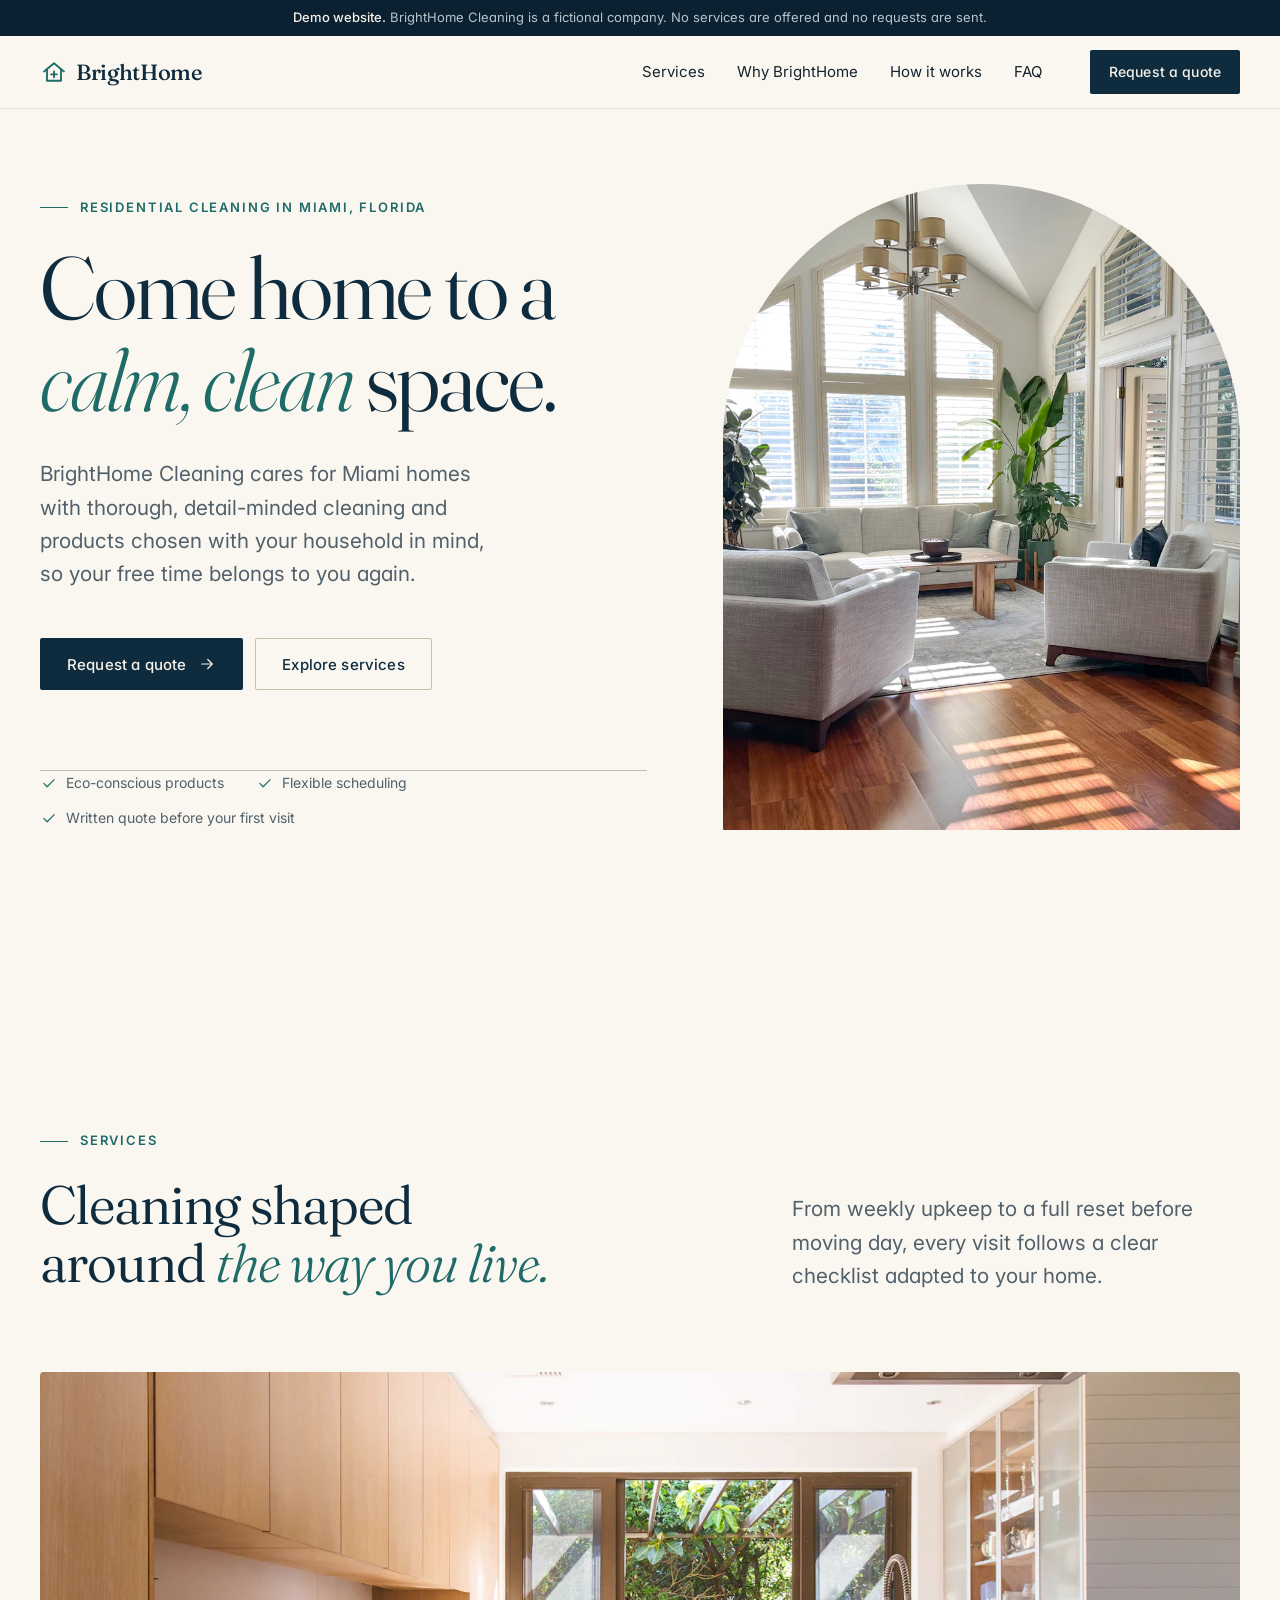
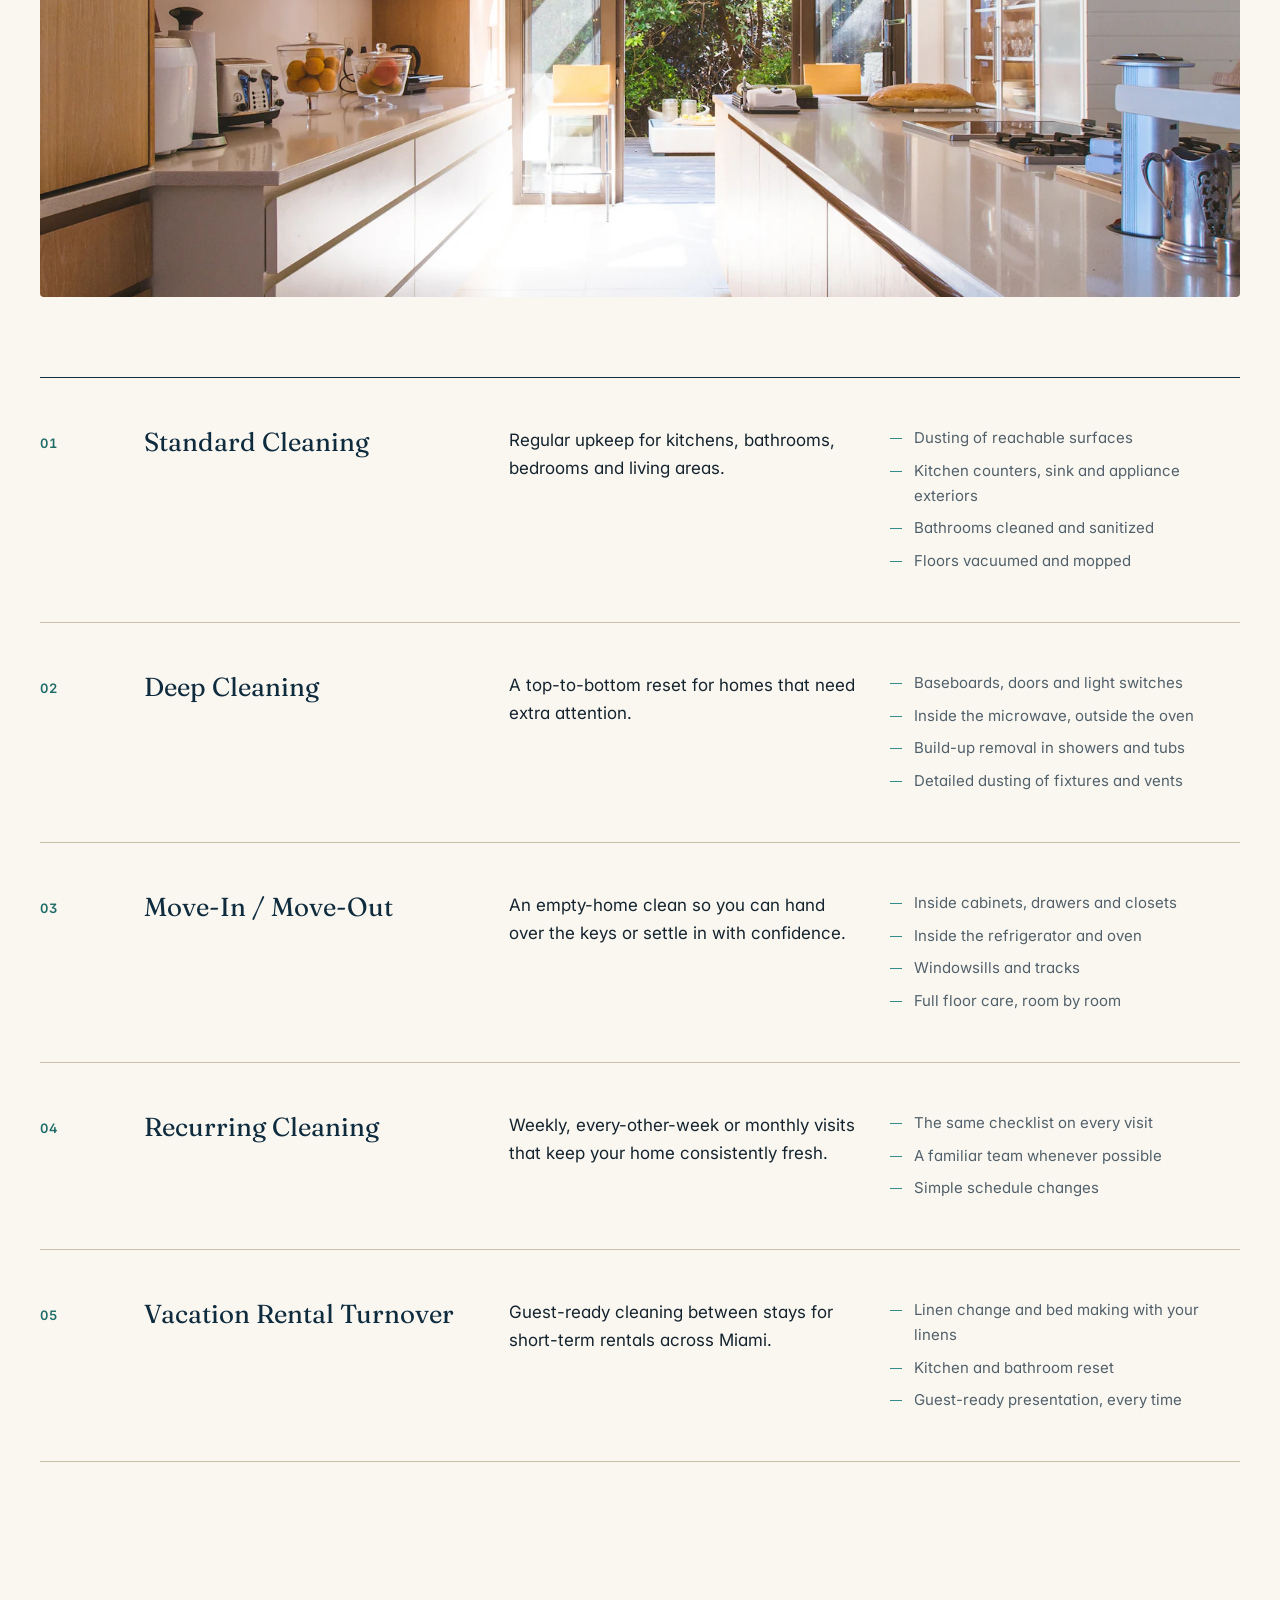
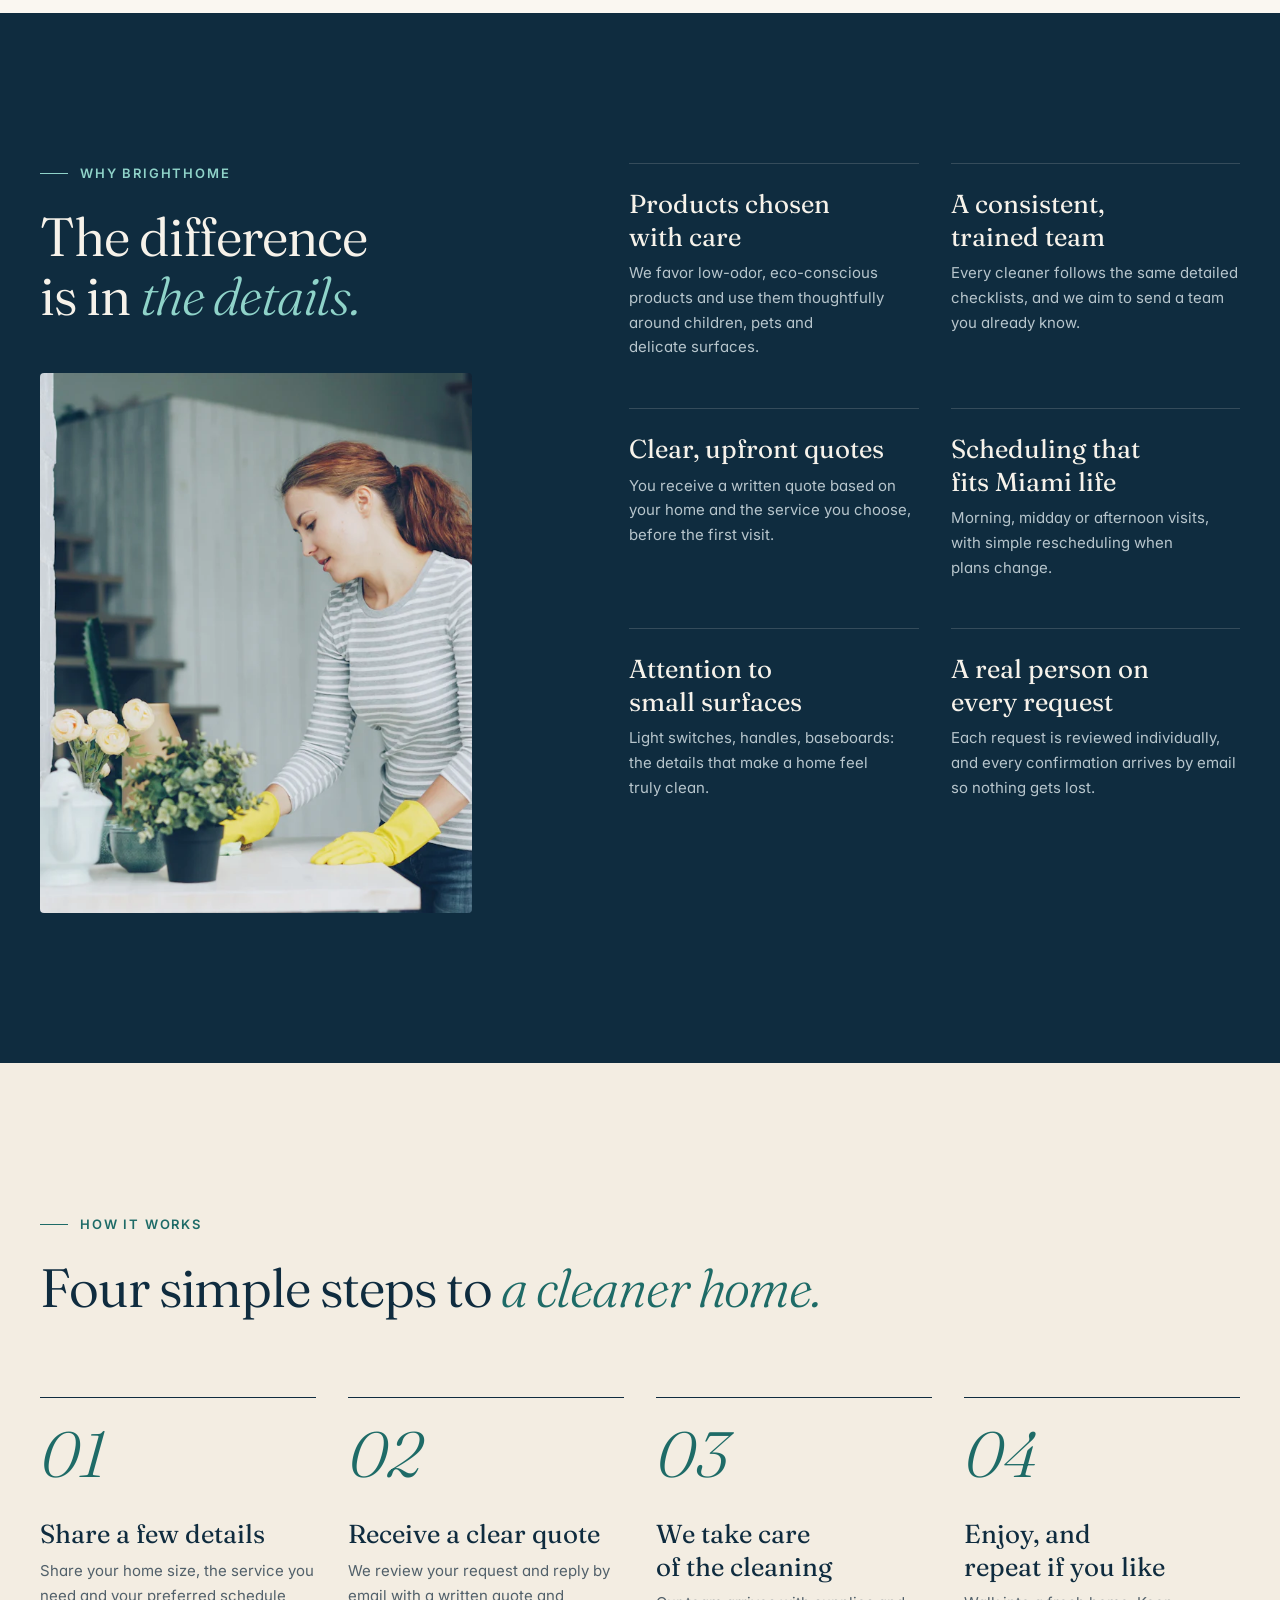
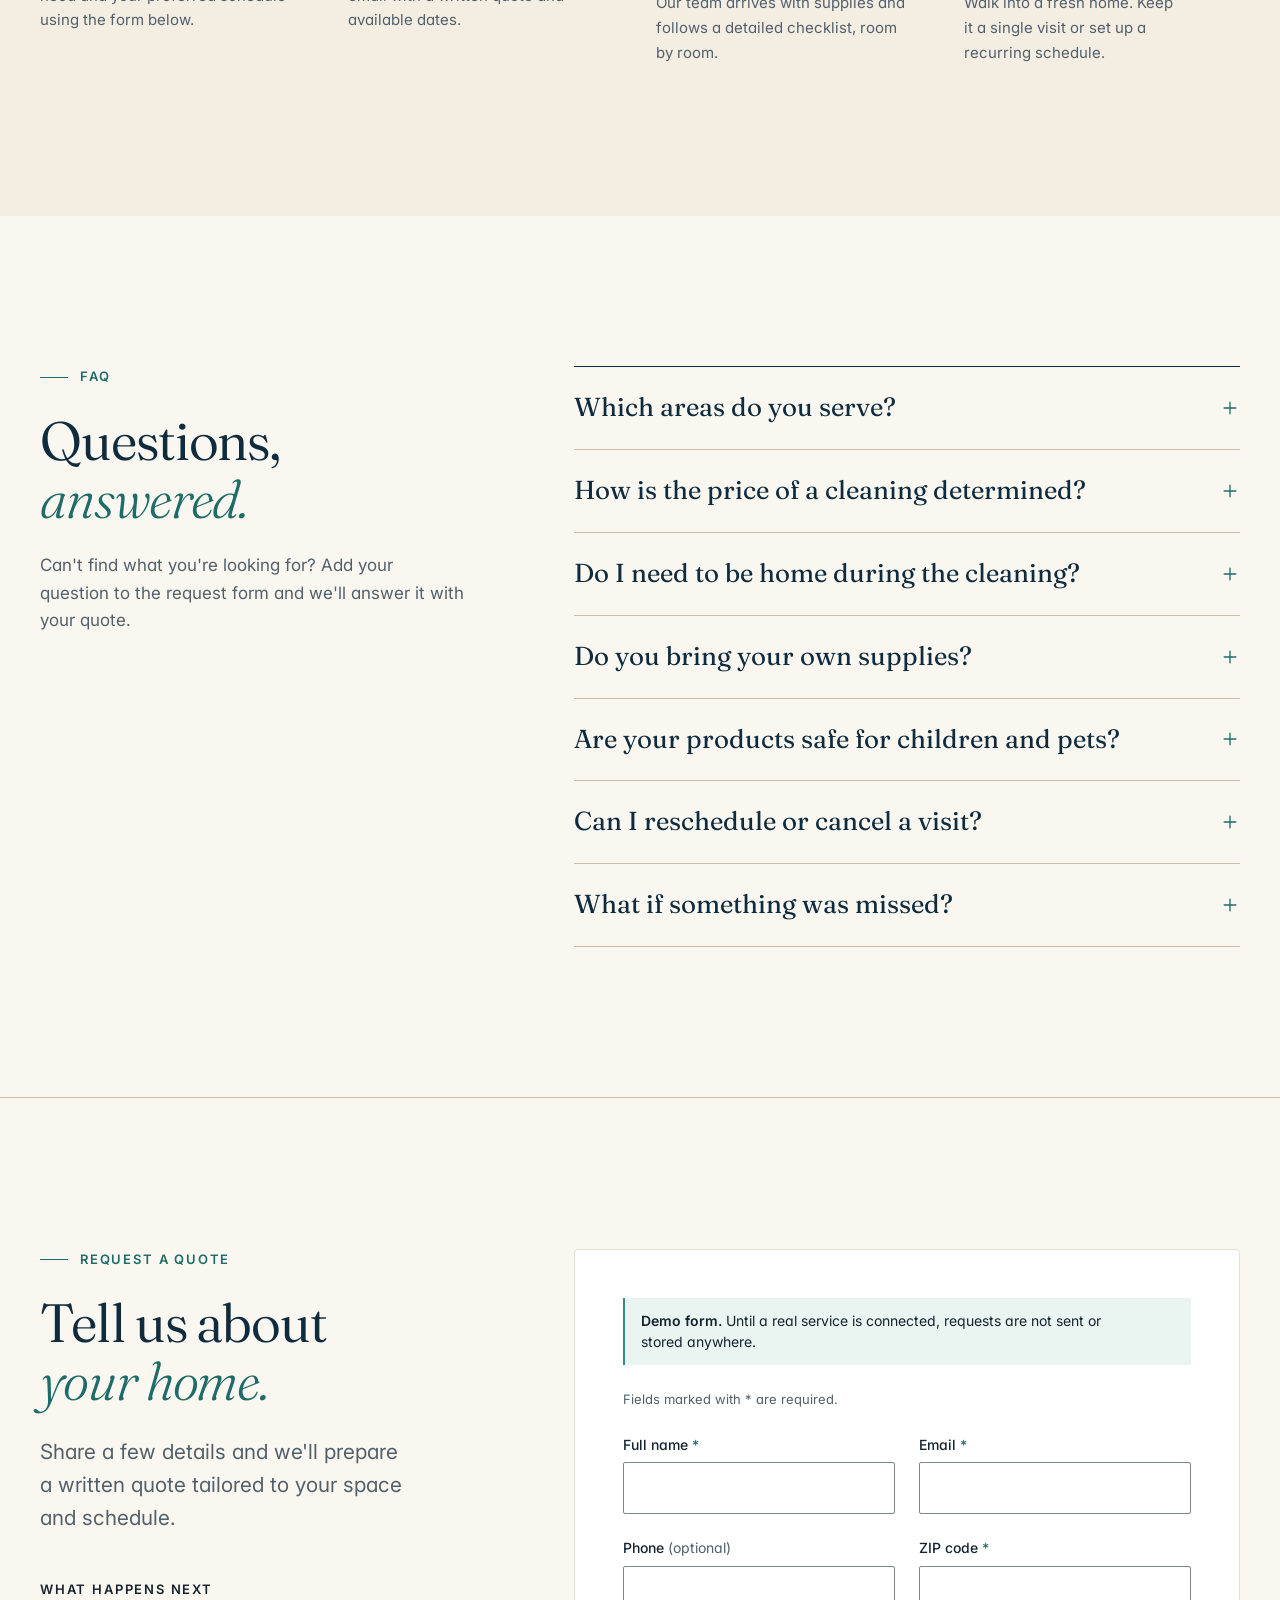
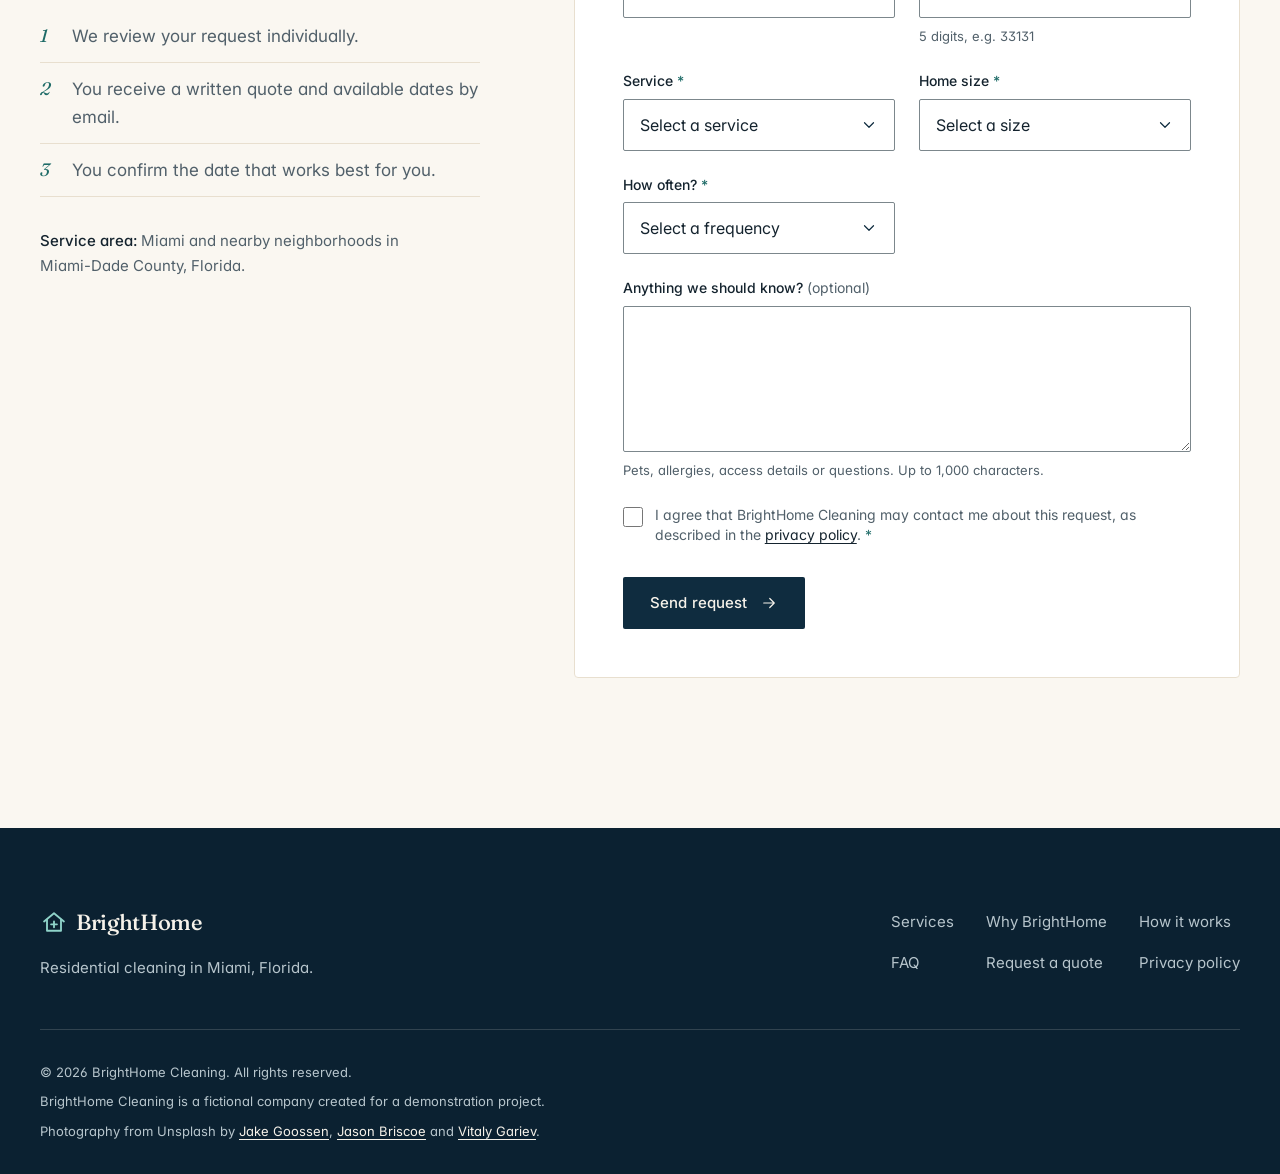
==== index.html @ cdab314b "Initial BrightHome website design" ====
<!DOCTYPE html>
<html lang="en-US" class="no-js">
<head>
  <meta charset="UTF-8">
  <meta name="viewport" content="width=device-width, initial-scale=1">

  <!-- Swap "no-js" for "js" as early as possible so CSS can safely enable
       JavaScript-dependent styles (animations, mobile menu). -->
  <script>document.documentElement.classList.replace('no-js', 'js');</script>

  <!-- ===== Primary SEO ===== -->
  <title>BrightHome Cleaning | Residential Cleaning Services in Miami, FL</title>
  <meta name="description" content="Thorough, detail-minded home cleaning in Miami, Florida. Standard, deep, move-in/move-out, recurring and vacation rental cleaning. Request a written quote online.">
  <!-- example.com is a reserved placeholder domain. Replace it with the real domain before launch. -->
  <link rel="canonical" href="https://www.example.com/">
  <!-- Demo site of a fictional company: keep it out of search results.
       Switch to "index, follow" only if this becomes a real business website. -->
  <meta name="robots" content="noindex, nofollow">
  <meta name="theme-color" content="#0F2C3F">

  <!-- ===== Open Graph (Facebook, LinkedIn, WhatsApp…) ===== -->
  <meta property="og:type" content="website">
  <meta property="og:site_name" content="BrightHome Cleaning">
  <meta property="og:locale" content="en_US">
  <meta property="og:title" content="BrightHome Cleaning | Residential Cleaning in Miami, FL">
  <meta property="og:description" content="Detail-minded home cleaning for Miami homes. Request a written quote online.">
  <meta property="og:url" content="https://www.example.com/">
  <!-- Open Graph images use JPG: WebP is not reliably supported by every social platform. -->
  <meta property="og:image" content="https://www.example.com/assets/images/og-image.jpg">
  <meta property="og:image:width" content="1200">
  <meta property="og:image:height" content="630">
  <meta property="og:image:alt" content="A sunlit living room with light linen sofas, white shutters and tall plants.">

  <!-- ===== Twitter / X card ===== -->
  <meta name="twitter:card" content="summary_large_image">
  <meta name="twitter:title" content="BrightHome Cleaning | Residential Cleaning in Miami, FL">
  <meta name="twitter:description" content="Detail-minded home cleaning for Miami homes. Request a written quote online.">
  <meta name="twitter:image" content="https://www.example.com/assets/images/og-image.jpg">

  <!-- ===== Icons & app manifest ===== -->
  <link rel="icon" href="assets/favicon/favicon.svg" type="image/svg+xml">
  <link rel="apple-touch-icon" href="assets/favicon/apple-touch-icon.png">
  <link rel="manifest" href="site.webmanifest">

  <!-- ===== Fonts: Fraunces (headings) + Inter (body) ===== -->
  <link rel="preconnect" href="https://fonts.googleapis.com">
  <link rel="preconnect" href="https://fonts.gstatic.com" crossorigin>
  <link rel="stylesheet" href="https://fonts.googleapis.com/css2?family=Fraunces:ital,opsz,wght@0,9..144,300..600;1,9..144,300..600&family=Inter:wght@400..600&display=swap">

  <!-- ===== Preload the hero image (Largest Contentful Paint) ===== -->
  <link rel="preload" as="image" type="image/webp"
        href="assets/images/hero-living-room-1200.webp"
        imagesrcset="assets/images/hero-living-room-800.webp 800w, assets/images/hero-living-room-1200.webp 1200w"
        imagesizes="(min-width: 64em) 46vw, 100vw">

  <!-- ===== Styles (general → specific) ===== -->
  <link rel="stylesheet" href="css/variables.css">
  <link rel="stylesheet" href="css/base.css">
  <link rel="stylesheet" href="css/components.css">
  <link rel="stylesheet" href="css/sections.css">

  <!-- ===== Scripts: "defer" runs them after the HTML is parsed, in this order ===== -->
  <script src="js/form-validation.js" defer></script>
  <script src="js/form-service.js" defer></script>
  <script src="js/form.js" defer></script>
  <script src="js/animations.js" defer></script>
  <script src="js/main.js" defer></script>

  <!-- ===== Structured data (Schema.org) =====
       This describes the WEBSITE, not a business: BrightHome Cleaning is
       fictional, so no LocalBusiness data is published as if it were real.
       Replace it with a LocalBusiness block only for a real, verified business. -->
  <script type="application/ld+json">
  {
    "@context": "https://schema.org",
    "@type": "WebSite",
    "name": "BrightHome Cleaning (demo website)",
    "url": "https://www.example.com/",
    "inLanguage": "en-US",
    "description": "Demonstration website for BrightHome Cleaning, a fictional residential cleaning company. It is not a real business and offers no services."
  }
  </script>
</head>

<body>
  <!-- Inline SVG icon sprite. It lives inside the HTML (not in a separate file)
       because browsers block external SVG references when the page is opened
       directly from disk (file://). -->
  <svg xmlns="http://www.w3.org/2000/svg" class="visually-hidden" aria-hidden="true" focusable="false">
    <symbol id="icon-logo" viewBox="0 0 24 24">
      <path d="M3.5 11.5 12 4.5l8.5 7" fill="none" stroke="currentColor" stroke-width="1.6" stroke-linecap="round" stroke-linejoin="round"/>
      <path d="M6 10v9.5h12V10" fill="none" stroke="currentColor" stroke-width="1.6" stroke-linecap="round" stroke-linejoin="round"/>
      <path d="M12 11.5v5M9.5 14h5" fill="none" stroke="currentColor" stroke-width="1.6" stroke-linecap="round"/>
    </symbol>
    <symbol id="icon-arrow" viewBox="0 0 24 24">
      <path d="M5 12h14M13 6l6 6-6 6" fill="none" stroke="currentColor" stroke-width="1.6" stroke-linecap="round" stroke-linejoin="round"/>
    </symbol>
    <symbol id="icon-check" viewBox="0 0 24 24">
      <path d="m5 12.5 4.5 4.5L19 7.5" fill="none" stroke="currentColor" stroke-width="1.6" stroke-linecap="round" stroke-linejoin="round"/>
    </symbol>
    <symbol id="icon-plus" viewBox="0 0 24 24">
      <path d="M12 5v14M5 12h14" fill="none" stroke="currentColor" stroke-width="1.6" stroke-linecap="round"/>
    </symbol>
    <symbol id="icon-menu" viewBox="0 0 24 24">
      <path d="M4 8h16M4 16h16" fill="none" stroke="currentColor" stroke-width="1.6" stroke-linecap="round"/>
    </symbol>
    <symbol id="icon-close" viewBox="0 0 24 24">
      <path d="M6 6l12 12M18 6 6 18" fill="none" stroke="currentColor" stroke-width="1.6" stroke-linecap="round"/>
    </symbol>
  </svg>

  <!-- Lets keyboard and screen-reader users jump past the navigation. -->
  <a class="skip-link" href="#main">Skip to main content</a>

  <!-- Makes it clear from the first second that this is a demo. -->
  <div class="demo-banner" role="note">
    <p class="container demo-banner__text">
      <strong>Demo website.</strong> BrightHome Cleaning is a fictional company.
      No services are offered and no requests are sent.
    </p>
  </div>

  <!-- ================================================================
       HEADER & NAVIGATION
       ================================================================ -->
  <header class="site-header" id="top">
    <div class="container site-header__inner">
      <a class="brand" href="#top" aria-label="BrightHome Cleaning, back to top">
        <svg class="brand__mark" aria-hidden="true" focusable="false"><use href="#icon-logo"></use></svg>
        <span class="brand__name">BrightHome</span>
      </a>

      <button class="nav-toggle" type="button"
              aria-expanded="false" aria-controls="site-nav">
        <svg class="nav-toggle__icon nav-toggle__icon--open" aria-hidden="true" focusable="false"><use href="#icon-menu"></use></svg>
        <svg class="nav-toggle__icon nav-toggle__icon--close" aria-hidden="true" focusable="false"><use href="#icon-close"></use></svg>
        <span class="visually-hidden">Menu</span>
      </button>

      <nav class="site-nav" id="site-nav" aria-label="Main">
        <ul class="site-nav__list">
          <li><a class="site-nav__link" href="#services">Services</a></li>
          <li><a class="site-nav__link" href="#why-brighthome">Why BrightHome</a></li>
          <li><a class="site-nav__link" href="#how-it-works">How it works</a></li>
          <li><a class="site-nav__link" href="#faq">FAQ</a></li>
        </ul>
        <a class="button button--primary button--small site-nav__cta" href="#contact">Request a quote</a>
      </nav>
    </div>
  </header>

  <main id="main">

    <!-- ================================================================
         1. HERO
         ================================================================ -->
    <section class="hero" aria-labelledby="hero-title">
      <div class="container hero__inner">
        <div class="hero__content">
          <p class="eyebrow">Residential cleaning in Miami, Florida</p>
          <h1 class="hero__title" id="hero-title">
            Come home to a <em>calm, clean</em> space.
          </h1>
          <p class="hero__lead">
            BrightHome Cleaning cares for Miami homes with thorough, detail-minded
            cleaning and products chosen with your household in mind, so your
            free time belongs to you again.
          </p>

          <div class="hero__actions">
            <a class="button button--primary" href="#contact">
              Request a quote
              <svg class="button__icon" aria-hidden="true" focusable="false"><use href="#icon-arrow"></use></svg>
            </a>
            <a class="button button--ghost" href="#services">Explore services</a>
          </div>

          <ul class="hero__notes" role="list">
            <li>
              <svg class="icon" aria-hidden="true" focusable="false"><use href="#icon-check"></use></svg>
              Eco-conscious products
            </li>
            <li>
              <svg class="icon" aria-hidden="true" focusable="false"><use href="#icon-check"></use></svg>
              Flexible scheduling
            </li>
            <li>
              <svg class="icon" aria-hidden="true" focusable="false"><use href="#icon-check"></use></svg>
              Written quote before your first visit
            </li>
          </ul>
        </div>

        <figure class="hero__media">
          <!-- Above the fold: loaded eagerly with high priority (no lazy loading). -->
          <img class="hero__image"
               src="assets/images/hero-living-room-1200.webp"
               srcset="assets/images/hero-living-room-800.webp 800w,
                       assets/images/hero-living-room-1200.webp 1200w"
               sizes="(min-width: 64em) 46vw, 100vw"
               width="1200" height="1500"
               alt="A sunlit living room with light linen sofas, white plantation shutters and tall tropical plants."
               fetchpriority="high" decoding="async">
        </figure>
      </div>
    </section>

    <!-- ================================================================
         2. SERVICES
         ================================================================ -->
    <section class="section services" id="services" aria-labelledby="services-title">
      <div class="container">
        <header class="section-header services__header">
          <div>
            <p class="eyebrow">Services</p>
            <h2 class="section-title" id="services-title">
              Cleaning shaped around <em>the way you live.</em>
            </h2>
          </div>
          <p class="section-intro">
            From weekly upkeep to a full reset before moving day, every visit
            follows a clear checklist adapted to your home.
          </p>
        </header>

        <figure class="services__media">
          <img src="assets/images/services-kitchen-1600.webp"
               srcset="assets/images/services-kitchen-800.webp 800w,
                       assets/images/services-kitchen-1600.webp 1600w"
               sizes="(min-width: 80em) 1216px, 100vw"
               width="1600" height="1000"
               alt="A bright kitchen with natural wood cabinets, white countertops and glass doors opening onto a garden."
               loading="lazy" decoding="async">
        </figure>

        <ul class="services__list" role="list">
          <li>
            <article class="service-card">
              <h3 class="service-card__title">Standard Cleaning</h3>
              <p class="service-card__text">
                Regular upkeep for kitchens, bathrooms, bedrooms and living areas.
              </p>
              <ul class="checklist" role="list">
                <li>Dusting of reachable surfaces</li>
                <li>Kitchen counters, sink and appliance exteriors</li>
                <li>Bathrooms cleaned and sanitized</li>
                <li>Floors vacuumed and mopped</li>
              </ul>
            </article>
          </li>

          <li>
            <article class="service-card">
              <h3 class="service-card__title">Deep Cleaning</h3>
              <p class="service-card__text">
                A top-to-bottom reset for homes that need extra attention.
              </p>
              <ul class="checklist" role="list">
                <li>Baseboards, doors and light switches</li>
                <li>Inside the microwave, outside the oven</li>
                <li>Build-up removal in showers and tubs</li>
                <li>Detailed dusting of fixtures and vents</li>
              </ul>
            </article>
          </li>

          <li>
            <article class="service-card">
              <h3 class="service-card__title">Move-In / Move-Out</h3>
              <p class="service-card__text">
                An empty-home clean so you can hand over the keys or settle in
                with confidence.
              </p>
              <ul class="checklist" role="list">
                <li>Inside cabinets, drawers and closets</li>
                <li>Inside the refrigerator and oven</li>
                <li>Windowsills and tracks</li>
                <li>Full floor care, room by room</li>
              </ul>
            </article>
          </li>

          <li>
            <article class="service-card">
              <h3 class="service-card__title">Recurring Cleaning</h3>
              <p class="service-card__text">
                Weekly, every-other-week or monthly visits that keep your home
                consistently fresh.
              </p>
              <ul class="checklist" role="list">
                <li>The same checklist on every visit</li>
                <li>A familiar team whenever possible</li>
                <li>Simple schedule changes</li>
              </ul>
            </article>
          </li>

          <li>
            <article class="service-card">
              <h3 class="service-card__title">Vacation Rental Turnover</h3>
              <p class="service-card__text">
                Guest-ready cleaning between stays for short-term rentals
                across Miami.
              </p>
              <ul class="checklist" role="list">
                <li>Linen change and bed making with your linens</li>
                <li>Kitchen and bathroom reset</li>
                <li>Guest-ready presentation, every time</li>
              </ul>
            </article>
          </li>
        </ul>
      </div>
    </section>

    <!-- ================================================================
         3. BENEFITS
         ================================================================ -->
    <section class="section benefits" id="why-brighthome" aria-labelledby="benefits-title">
      <div class="container benefits__inner">
        <div class="benefits__intro">
          <p class="eyebrow">Why BrightHome</p>
          <h2 class="section-title" id="benefits-title">
            The difference is in <em>the details.</em>
          </h2>
          <figure class="benefits__media">
            <img src="assets/images/benefits-detail-1200.webp"
                 srcset="assets/images/benefits-detail-600.webp 600w,
                         assets/images/benefits-detail-1200.webp 1200w"
                 sizes="(min-width: 64em) 36vw, 100vw"
                 width="1200" height="1500"
                 alt="A person in yellow cleaning gloves wiping down a white table beside fresh flowers and potted plants."
                 loading="lazy" decoding="async">
          </figure>
        </div>

        <ul class="benefits__list" role="list">
          <li class="benefit">
            <h3 class="benefit__title">Products chosen with care</h3>
            <p class="benefit__text">
              We favor low-odor, eco-conscious products and use them thoughtfully
              around children, pets and delicate surfaces.
            </p>
          </li>
          <li class="benefit">
            <h3 class="benefit__title">A consistent, trained team</h3>
            <p class="benefit__text">
              Every cleaner follows the same detailed checklists, and we aim to
              send a team you already know.
            </p>
          </li>
          <li class="benefit">
            <h3 class="benefit__title">Clear, upfront quotes</h3>
            <p class="benefit__text">
              You receive a written quote based on your home and the service you
              choose, before the first visit.
            </p>
          </li>
          <li class="benefit">
            <h3 class="benefit__title">Scheduling that fits Miami life</h3>
            <p class="benefit__text">
              Morning, midday or afternoon visits, with simple rescheduling when
              plans change.
            </p>
          </li>
          <li class="benefit">
            <h3 class="benefit__title">Attention to small surfaces</h3>
            <p class="benefit__text">
              Light switches, handles, baseboards: the details that make a home
              feel truly clean.
            </p>
          </li>
          <li class="benefit">
            <h3 class="benefit__title">A real person on every request</h3>
            <p class="benefit__text">
              Each request is reviewed individually, and every confirmation
              arrives by email so nothing gets lost.
            </p>
          </li>
        </ul>
      </div>
    </section>

    <!-- ================================================================
         4. HOW IT WORKS
         ================================================================ -->
    <section class="section process" id="how-it-works" aria-labelledby="process-title">
      <div class="container">
        <header class="section-header">
          <p class="eyebrow">How it works</p>
          <h2 class="section-title" id="process-title">
            Four simple steps to <em>a cleaner home.</em>
          </h2>
        </header>

        <!-- An ordered list: the order of the steps matters. -->
        <ol class="process__list" role="list">
          <li class="step">
            <span class="step__number" aria-hidden="true">01</span>
            <h3 class="step__title">Share a few details</h3>
            <p class="step__text">
              Share your home size, the service you need and your preferred
              schedule using the form below.
            </p>
          </li>
          <li class="step">
            <span class="step__number" aria-hidden="true">02</span>
            <h3 class="step__title">Receive a clear quote</h3>
            <p class="step__text">
              We review your request and reply by email with a written quote and
              available dates.
            </p>
          </li>
          <li class="step">
            <span class="step__number" aria-hidden="true">03</span>
            <h3 class="step__title">We take care of the cleaning</h3>
            <p class="step__text">
              Our team arrives with supplies and follows a detailed checklist,
              room by room.
            </p>
          </li>
          <li class="step">
            <span class="step__number" aria-hidden="true">04</span>
            <h3 class="step__title">Enjoy, and repeat if you like</h3>
            <p class="step__text">
              Walk into a fresh home. Keep it a single visit or set up a
              recurring schedule.
            </p>
          </li>
        </ol>
      </div>
    </section>

    <!-- ================================================================
         5. FAQ
         Native <details>/<summary>: opens and closes without JavaScript
         and is keyboard and screen-reader friendly by default.
         ================================================================ -->
    <section class="section faq" id="faq" aria-labelledby="faq-title">
      <div class="container faq__inner">
        <header class="section-header faq__header">
          <p class="eyebrow">FAQ</p>
          <h2 class="section-title" id="faq-title">
            Questions, <em>answered.</em>
          </h2>
          <p class="section-intro">
            Can't find what you're looking for? Add your question to the
            request form and we'll answer it with your quote.
          </p>
        </header>

        <div class="faq__list">
          <details class="faq-item">
            <summary class="faq-item__question">
              Which areas do you serve?
              <svg class="faq-item__icon" aria-hidden="true" focusable="false"><use href="#icon-plus"></use></svg>
            </summary>
            <div class="faq-item__answer">
              <p>
                We clean homes in Miami and nearby neighborhoods in Miami-Dade
                County. Include your ZIP code in the form and we'll confirm
                availability for your address.
              </p>
            </div>
          </details>

          <details class="faq-item">
            <summary class="faq-item__question">
              How is the price of a cleaning determined?
              <svg class="faq-item__icon" aria-hidden="true" focusable="false"><use href="#icon-plus"></use></svg>
            </summary>
            <div class="faq-item__answer">
              <p>
                Pricing depends on the size and condition of your home, the type
                of service and how often you'd like us to visit. You'll always
                receive a written quote before your first cleaning.
              </p>
            </div>
          </details>

          <details class="faq-item">
            <summary class="faq-item__question">
              Do I need to be home during the cleaning?
              <svg class="faq-item__icon" aria-hidden="true" focusable="false"><use href="#icon-plus"></use></svg>
            </summary>
            <div class="faq-item__answer">
              <p>
                No. Many clients prefer to be out. We'll agree on how to access
                your home when we confirm the appointment.
              </p>
            </div>
          </details>

          <details class="faq-item">
            <summary class="faq-item__question">
              Do you bring your own supplies?
              <svg class="faq-item__icon" aria-hidden="true" focusable="false"><use href="#icon-plus"></use></svg>
            </summary>
            <div class="faq-item__answer">
              <p>
                Yes. Our team brings the products and equipment needed. If you
                prefer that we use specific products, just let us know.
              </p>
            </div>
          </details>

          <details class="faq-item">
            <summary class="faq-item__question">
              Are your products safe for children and pets?
              <svg class="faq-item__icon" aria-hidden="true" focusable="false"><use href="#icon-plus"></use></svg>
            </summary>
            <div class="faq-item__answer">
              <p>
                We favor eco-conscious, low-odor products and use them carefully.
                Tell us about allergies, sensitivities or pets in your request so
                we can plan accordingly.
              </p>
            </div>
          </details>

          <details class="faq-item">
            <summary class="faq-item__question">
              Can I reschedule or cancel a visit?
              <svg class="faq-item__icon" aria-hidden="true" focusable="false"><use href="#icon-plus"></use></svg>
            </summary>
            <div class="faq-item__answer">
              <p>
                Of course. We ask for at least 48 hours' notice so we can
                reorganize our team's schedule.
              </p>
            </div>
          </details>

          <details class="faq-item">
            <summary class="faq-item__question">
              What if something was missed?
              <svg class="faq-item__icon" aria-hidden="true" focusable="false"><use href="#icon-plus"></use></svg>
            </summary>
            <div class="faq-item__answer">
              <p>
                Let us know as soon as possible and we'll arrange to make it
                right. Your feedback also helps us refine the checklist for your
                home.
              </p>
            </div>
          </details>
        </div>
      </div>
    </section>

    <!-- ================================================================
         6. CONTACT FORM
         Ready for a future integration: every field has a "name", the
         form has "action" and "method", and native validation attributes
         work even without JavaScript. No submission is simulated.
         ================================================================ -->
    <section class="section contact" id="contact" aria-labelledby="contact-title">
      <div class="container contact__inner">
        <div class="contact__intro">
          <p class="eyebrow">Request a quote</p>
          <h2 class="section-title" id="contact-title">
            Tell us about <em>your home.</em>
          </h2>
          <p class="section-intro">
            Share a few details and we'll prepare a written quote tailored to
            your space and schedule.
          </p>

          <h3 class="contact__subtitle">What happens next</h3>
          <ol class="contact__next" role="list">
            <li>We review your request individually.</li>
            <li>You receive a written quote and available dates by email.</li>
            <li>You confirm the date that works best for you.</li>
          </ol>

          <p class="contact__area">
            <strong>Service area:</strong> Miami and nearby neighborhoods in
            Miami-Dade County, Florida.
          </p>
        </div>

        <!-- DEMO MODE: no endpoint is configured, so nothing is sent.
             TODO (integration): set "action" to the real endpoint
             and configure it in js/form-service.js. -->
        <form class="contact-form" id="contact-form" action="" method="post"
              aria-describedby="form-demo-note form-required-note">
          <p class="form-demo-note" id="form-demo-note">
            <strong>Demo form.</strong> Until a real service is connected,
            requests are not sent or stored anywhere.
          </p>
          <p class="contact-form__note" id="form-required-note">
            Fields marked with <span aria-hidden="true">*</span> are required.
          </p>

          <div class="form-grid">
            <div class="field">
              <label class="field__label" for="name">
                Full name <span class="field__required" aria-hidden="true">*</span>
              </label>
              <input class="field__input" type="text" id="name" name="name"
                     autocomplete="name" required maxlength="80"
                     aria-describedby="name-error">
              <p class="field__error" id="name-error"></p>
            </div>

            <div class="field">
              <label class="field__label" for="email">
                Email <span class="field__required" aria-hidden="true">*</span>
              </label>
              <input class="field__input" type="email" id="email" name="email"
                     autocomplete="email" required maxlength="120"
                     aria-describedby="email-error">
              <p class="field__error" id="email-error"></p>
            </div>

            <div class="field">
              <label class="field__label" for="phone">
                Phone <span class="field__optional">(optional)</span>
              </label>
              <input class="field__input" type="tel" id="phone" name="phone"
                     autocomplete="tel" inputmode="tel" maxlength="20"
                     aria-describedby="phone-error">
              <p class="field__error" id="phone-error"></p>
            </div>

            <div class="field">
              <label class="field__label" for="zip">
                ZIP code <span class="field__required" aria-hidden="true">*</span>
              </label>
              <input class="field__input" type="text" id="zip" name="zip"
                     autocomplete="postal-code" inputmode="numeric"
                     pattern="[0-9]{5}" maxlength="5" required
                     aria-describedby="zip-hint zip-error">
              <p class="field__hint" id="zip-hint">5 digits, e.g. 33131</p>
              <p class="field__error" id="zip-error"></p>
            </div>

            <div class="field">
              <label class="field__label" for="service">
                Service <span class="field__required" aria-hidden="true">*</span>
              </label>
              <select class="field__input field__select" id="service" name="service"
                      required aria-describedby="service-error">
                <option value="">Select a service</option>
                <option value="standard">Standard Cleaning</option>
                <option value="deep">Deep Cleaning</option>
                <option value="move">Move-In / Move-Out</option>
                <option value="recurring">Recurring Cleaning</option>
                <option value="vacation-rental">Vacation Rental Turnover</option>
              </select>
              <p class="field__error" id="service-error"></p>
            </div>

            <div class="field">
              <label class="field__label" for="home-size">
                Home size <span class="field__required" aria-hidden="true">*</span>
              </label>
              <select class="field__input field__select" id="home-size" name="homeSize"
                      required aria-describedby="home-size-error">
                <option value="">Select a size</option>
                <option value="studio-1">Studio or 1 bedroom</option>
                <option value="2">2 bedrooms</option>
                <option value="3">3 bedrooms</option>
                <option value="4-plus">4 or more bedrooms</option>
              </select>
              <p class="field__error" id="home-size-error"></p>
            </div>

            <div class="field">
              <label class="field__label" for="frequency">
                How often? <span class="field__required" aria-hidden="true">*</span>
              </label>
              <select class="field__input field__select" id="frequency" name="frequency"
                      required aria-describedby="frequency-error">
                <option value="">Select a frequency</option>
                <option value="one-time">One-time</option>
                <option value="weekly">Weekly</option>
                <option value="biweekly">Every other week</option>
                <option value="monthly">Monthly</option>
              </select>
              <p class="field__error" id="frequency-error"></p>
            </div>

            <div class="field field--full">
              <label class="field__label" for="message">
                Anything we should know? <span class="field__optional">(optional)</span>
              </label>
              <textarea class="field__input field__textarea" id="message" name="message"
                        rows="5" maxlength="1000"
                        aria-describedby="message-hint message-error"></textarea>
              <p class="field__hint" id="message-hint">Pets, allergies, access details or questions. Up to 1,000 characters.</p>
              <p class="field__error" id="message-error"></p>
            </div>

            <!-- Honeypot: hidden from people, often filled in by spam bots.
                 Requests where it has a value should be discarded. -->
            <div class="field--honeypot" aria-hidden="true">
              <label for="company">Company</label>
              <input type="text" id="company" name="company" tabindex="-1" autocomplete="off">
            </div>

            <div class="field field--full field--checkbox">
              <input class="field__checkbox" type="checkbox" id="consent" name="consent"
                     value="yes" required aria-describedby="consent-error">
              <label class="field__label" for="consent">
                I agree that BrightHome Cleaning may contact me about this request,
                as described in the <a href="privacy.html">privacy policy</a>.
                <span class="field__required" aria-hidden="true">*</span>
              </label>
              <p class="field__error" id="consent-error"></p>
            </div>
          </div>

          <button class="button button--primary contact-form__submit" type="submit">
            Send request
            <svg class="button__icon" aria-hidden="true" focusable="false"><use href="#icon-arrow"></use></svg>
          </button>

          <!-- Result messages are announced to screen readers. -->
          <div class="form-status" id="form-status" role="status" aria-live="polite"></div>
        </form>
      </div>
    </section>

  </main>

  <!-- ================================================================
       FOOTER
       ================================================================ -->
  <footer class="site-footer">
    <div class="container site-footer__inner">
      <div class="site-footer__brand">
        <a class="brand brand--light" href="#top" aria-label="BrightHome Cleaning, back to top">
          <svg class="brand__mark" aria-hidden="true" focusable="false"><use href="#icon-logo"></use></svg>
          <span class="brand__name">BrightHome</span>
        </a>
        <p class="site-footer__tagline">Residential cleaning in Miami, Florida.</p>
      </div>

      <nav class="site-footer__nav" aria-label="Footer">
        <ul role="list">
          <li><a href="#services">Services</a></li>
          <li><a href="#why-brighthome">Why BrightHome</a></li>
          <li><a href="#how-it-works">How it works</a></li>
          <li><a href="#faq">FAQ</a></li>
          <li><a href="#contact">Request a quote</a></li>
          <li><a href="privacy.html">Privacy policy</a></li>
        </ul>
      </nav>

      <div class="site-footer__legal">
        <p>&copy; <span id="current-year">2026</span> BrightHome Cleaning. All rights reserved.</p>
        <p class="site-footer__disclaimer">
          BrightHome Cleaning is a fictional company created for a demonstration project.
        </p>
        <p class="site-footer__credits">
          Photography from Unsplash by
          <a href="https://unsplash.com/@jakegoossen?utm_source=brighthome_demo&amp;utm_medium=referral">Jake Goossen</a>,
          <a href="https://unsplash.com/@jsnbrsc?utm_source=brighthome_demo&amp;utm_medium=referral">Jason Briscoe</a> and
          <a href="https://unsplash.com/@silverkblack?utm_source=brighthome_demo&amp;utm_medium=referral">Vitaly Gariev</a>.
        </p>
      </div>
    </div>
  </footer>
</body>
</html>
---- css/variables.css ----
/* =====================================================================
   BrightHome Cleaning — Design tokens
   ---------------------------------------------------------------------
   The single source of truth for the brand: colors, type, spacing,
   borders and motion. Every other stylesheet reads from these values,
   so changing one here updates the whole site.

   Contrast notes (WCAG 2.2 AA):
   - Body text and links use colors with a ratio of at least 4.5:1
     against their background.
   - Form field borders use --color-border-field (≥ 3:1 vs. white).
   ===================================================================== */

:root {
  /* ---------- Color: brand palette ---------- */
  --color-navy-950: #0b2131;   /* footer, demo banner */
  --color-navy-900: #0f2c3f;   /* primary brand color: deep blue */
  --color-navy-700: #234a63;

  --color-teal-700: #1e6b67;   /* turquoise for text on light backgrounds (5.8:1) */
  --color-teal-500: #2f8f88;   /* decorative turquoise (lines, small marks) */
  --color-teal-300: #8fd3c9;   /* turquoise for text on deep blue (8:1) */
  --color-teal-50:  #eaf4f1;   /* very light tint for notes */

  --color-cream-50:  #faf7f1;  /* main page background */
  --color-cream-100: #f3ede2;  /* alternate section background */
  --color-cream-200: #e8dfcf;  /* hairlines on cream */
  --color-white:     #ffffff;

  /* ---------- Color: semantic roles ---------- */
  --color-bg:           var(--color-cream-50);
  --color-bg-alt:       var(--color-cream-100);
  --color-surface:      var(--color-white);
  --color-text:         #14232e;  /* near-black with a blue undertone */
  --color-text-muted:   #51606a;  /* 6.3:1 on cream */
  --color-accent:       var(--color-teal-700);
  --color-line:         var(--color-cream-200);   /* decorative hairlines */
  --color-line-strong:  #c9bea9;                  /* section dividers */
  --color-border-field: #7c878c;                  /* form borders (3.7:1 on white) */

  --color-on-dark:        #f6f2ea;  /* text on deep blue */
  --color-on-dark-muted:  #b7c5cc;  /* secondary text on deep blue */
  --color-line-on-dark:   rgba(246, 242, 234, 0.16);

  --color-error:   #a33a2e;   /* 5.9:1 on white */
  --color-error-bg:#fbefec;
  --color-success: var(--color-teal-700);

  --color-focus:   var(--color-teal-500);

  /* ---------- Typography ---------- */
  --font-display: "Fraunces", "Iowan Old Style", "Palatino Linotype", Georgia, serif;
  --font-body: "Inter", system-ui, -apple-system, "Segoe UI", Roboto, Arial, sans-serif;

  /* Fluid type scale: grows smoothly between mobile and desktop.
     clamp(minimum, preferred, maximum) */
  --text-xs:  0.8125rem;                                   /* 13px */
  --text-sm:  0.9375rem;                                   /* 15px */
  --text-base: 1.0625rem;                                  /* 17px */
  --text-lg:  clamp(1.125rem, 1.06rem + 0.3vw, 1.3125rem); /* 18 → 21px */
  --text-xl:  clamp(1.3125rem, 1.18rem + 0.6vw, 1.625rem); /* 21 → 26px */
  --text-2xl: clamp(2rem, 1.45rem + 2.4vw, 3.375rem);      /* 32 → 54px */
  --text-3xl: clamp(2.625rem, 1.5rem + 5vw, 5.5rem);       /* 42 → 88px */

  --leading-tight: 1.04;
  --leading-snug: 1.2;
  --leading-body: 1.65;

  --tracking-tight: -0.025em;
  --tracking-wide: 0.14em;

  /* ---------- Spacing ---------- */
  --space-2xs: 0.25rem;
  --space-xs:  0.5rem;
  --space-sm:  0.75rem;
  --space-md:  1rem;
  --space-lg:  1.5rem;
  --space-xl:  2rem;
  --space-2xl: 3rem;
  --space-3xl: clamp(3rem, 2rem + 4vw, 5rem);
  --space-section: clamp(5rem, 3rem + 8vw, 9.5rem);   /* vertical rhythm between sections */

  /* ---------- Layout ---------- */
  --container-max: 76rem;                              /* 1216px */
  --container-pad: clamp(1.25rem, 0.75rem + 2.5vw, 2.5rem);
  --header-height: 4.5rem;
  --measure: 62ch;                                     /* comfortable line length */

  /* ---------- Shape ---------- */
  --radius-sm: 2px;
  --radius-md: 4px;
  --radius-arch: 999px 999px var(--radius-md) var(--radius-md);

  /* ---------- Motion ---------- */
  --ease-out: cubic-bezier(0.22, 1, 0.36, 1);
  --duration-fast: 180ms;
  --duration-base: 320ms;
  --duration-slow: 800ms;
}
---- css/base.css ----
/* =====================================================================
   BrightHome Cleaning — Base
   ---------------------------------------------------------------------
   1. Modern reset
   2. Document & typography defaults
   3. Layout primitives (container, sections)
   4. Accessibility helpers
   5. Motion (entrance keyframes, scroll reveal, reduced motion)
   ===================================================================== */

/* ---------- 1. Modern reset ---------- */
*,
*::before,
*::after {
  box-sizing: border-box;
}

* {
  margin: 0;
}

html {
  -webkit-text-size-adjust: 100%;
  text-size-adjust: 100%;
  /* Lets <details> animate to "auto" height in supporting browsers. */
  interpolate-size: allow-keywords;
}

img,
picture,
svg {
  display: block;
  max-width: 100%;
}

img {
  height: auto;
}

input,
button,
textarea,
select {
  font: inherit;
  color: inherit;
}

button {
  cursor: pointer;
}

/* Lists marked role="list" keep their semantics but lose bullets. */
ul[role="list"],
ol[role="list"] {
  list-style: none;
  padding: 0;
}

/* ---------- 2. Document & typography ---------- */
body {
  min-height: 100vh;
  background-color: var(--color-bg);
  color: var(--color-text);
  font-family: var(--font-body);
  font-size: var(--text-base);
  line-height: var(--leading-body);
  font-feature-settings: "cv11", "ss01";  /* Inter: cleaner 1, a, l */
  -webkit-font-smoothing: antialiased;
  -moz-osx-font-smoothing: grayscale;
  text-rendering: optimizeLegibility;
}

h1,
h2,
h3 {
  font-family: var(--font-display);
  font-optical-sizing: auto;
  font-weight: 400;
  line-height: var(--leading-snug);
  text-wrap: balance;
}

p {
  text-wrap: pretty;
}

a {
  color: inherit;
  text-decoration-thickness: 1px;
  text-underline-offset: 0.2em;
}

strong {
  font-weight: 600;
}

::selection {
  background-color: var(--color-teal-50);
  color: var(--color-navy-900);
}

/* ---------- 3. Layout primitives ---------- */
.container {
  width: 100%;
  max-width: calc(var(--container-max) + var(--container-pad) * 2);
  margin-inline: auto;
  padding-inline: var(--container-pad);
}

.section {
  padding-block: var(--space-section);
}

/* Anchored sections stop below the sticky header, not under it. */
[id] {
  scroll-margin-top: calc(var(--header-height) + var(--space-lg));
}

/* ---------- 4. Accessibility helpers ---------- */

/* Hidden visually, still read by screen readers. */
.visually-hidden {
  position: absolute !important;
  width: 1px;
  height: 1px;
  padding: 0;
  margin: -1px;
  overflow: hidden;
  clip: rect(0 0 0 0);
  white-space: nowrap;
  border: 0;
}

/* Clear, consistent focus ring for keyboard users only. */
:focus-visible {
  outline: 2px solid var(--color-focus);
  outline-offset: 3px;
}

.skip-link {
  position: absolute;
  top: var(--space-sm);
  left: var(--space-sm);
  z-index: 100;
  padding: var(--space-sm) var(--space-md);
  background-color: var(--color-navy-900);
  color: var(--color-on-dark);
  font-size: var(--text-sm);
  font-weight: 500;
  text-decoration: none;
  border-radius: var(--radius-sm);
  transform: translateY(-200%);
  transition: transform var(--duration-fast) var(--ease-out);
}

.skip-link:focus {
  transform: translateY(0);
}

/* ---------- 5. Motion ---------- */
@media (prefers-reduced-motion: no-preference) {
  html {
    scroll-behavior: smooth;
  }
}

/* Gentle entrance used by the hero (pure CSS, works without JavaScript). */
@keyframes rise-in {
  from {
    opacity: 0;
    transform: translateY(1rem);
  }
  to {
    opacity: 1;
    transform: none;
  }
}

@keyframes fade-in {
  from { opacity: 0; }
  to   { opacity: 1; }
}

/* Scroll reveal, prepared for js/animations.js (Stage 6).
   Content is only hidden once that script adds "has-reveal" to <html>,
   so nothing disappears if JavaScript fails to load. */
.has-reveal [data-reveal] {
  opacity: 0;
  transform: translateY(1.25rem);
  transition:
    opacity var(--duration-slow) var(--ease-out),
    transform var(--duration-slow) var(--ease-out);
}

.has-reveal [data-reveal].is-visible {
  opacity: 1;
  transform: none;
}

/* Respect the operating system's "reduce motion" setting. */
@media (prefers-reduced-motion: reduce) {
  *,
  *::before,
  *::after {
    animation-duration: 0.01ms !important;
    animation-iteration-count: 1 !important;
    transition-duration: 0.01ms !important;
    scroll-behavior: auto !important;
  }

  .has-reveal [data-reveal] {
    opacity: 1;
    transform: none;
  }
}
---- css/components.css ----
/* =====================================================================
   BrightHome Cleaning — Components
   ---------------------------------------------------------------------
   Reusable pieces, independent of the section they appear in:
   demo banner · brand · eyebrow & titles · buttons · icons · checklist
   nav toggle · FAQ item · form fields · form messages
   ===================================================================== */

/* ---------- Demo banner ---------- */
.demo-banner {
  background-color: var(--color-navy-950);
  color: var(--color-on-dark-muted);
  font-size: var(--text-xs);
  line-height: 1.5;
}

.demo-banner__text {
  padding-block: var(--space-xs);
  text-align: center;
}

.demo-banner strong {
  color: var(--color-on-dark);
  font-weight: 500;
}

/* ---------- Brand (logo) ---------- */
.brand {
  display: inline-flex;
  align-items: center;
  gap: var(--space-xs);
  color: var(--color-navy-900);
  text-decoration: none;
}

.brand__mark {
  width: 1.75rem;
  height: 1.75rem;
  color: var(--color-teal-700);
}

.brand__name {
  font-family: var(--font-display);
  font-size: 1.375rem;
  font-weight: 500;
  letter-spacing: -0.015em;
  line-height: 1;
}

.brand--light {
  color: var(--color-on-dark);
}

.brand--light .brand__mark {
  color: var(--color-teal-300);
}

/* ---------- Eyebrow & titles ---------- */
.eyebrow {
  display: flex;
  align-items: center;
  gap: var(--space-sm);
  margin-bottom: var(--space-lg);
  color: var(--color-accent);
  font-size: var(--text-xs);
  font-weight: 600;
  letter-spacing: var(--tracking-wide);
  text-transform: uppercase;
}

/* Short editorial rule before the eyebrow text. */
.eyebrow::before {
  content: "";
  width: 1.75rem;
  height: 1px;
  background-color: currentColor;
}

.section-title {
  font-size: var(--text-2xl);
  font-weight: 350;
  line-height: 1.08;
  letter-spacing: -0.02em;
  color: var(--color-navy-900);
}

/* Italic accent words inside headings: <em>…</em> */
.section-title em,
.hero__title em {
  font-style: italic;
  font-weight: 300;
  color: var(--color-accent);
}

.section-intro {
  max-width: 44ch;
  color: var(--color-text-muted);
  font-size: var(--text-lg);
  line-height: 1.6;
}

/* ---------- Buttons ---------- */
.button {
  display: inline-flex;
  align-items: center;
  justify-content: center;
  gap: var(--space-sm);
  min-height: 3.25rem;
  padding: 0 1.625rem;
  border: 1px solid transparent;
  border-radius: var(--radius-sm);
  background: none;
  font-size: var(--text-sm);
  font-weight: 500;
  letter-spacing: 0.01em;
  line-height: 1;
  text-decoration: none;
  white-space: nowrap;
  transition:
    background-color var(--duration-base) var(--ease-out),
    border-color var(--duration-base) var(--ease-out),
    color var(--duration-base) var(--ease-out);
}

.button__icon {
  width: 1.125rem;
  height: 1.125rem;
  transition: transform var(--duration-base) var(--ease-out);
}

.button:hover .button__icon {
  transform: translateX(3px);
}

.button--primary {
  background-color: var(--color-navy-900);
  color: var(--color-on-dark);
}

.button--primary:hover {
  background-color: var(--color-teal-700);
}

.button--ghost {
  border-color: var(--color-line-strong);
  color: var(--color-navy-900);
}

.button--ghost:hover {
  border-color: var(--color-navy-900);
}

.button--small {
  min-height: 2.75rem;     /* still a 44px touch target */
  padding: 0 1.125rem;
  font-size: 0.875rem;
}

/* ---------- Icons ---------- */
.icon {
  flex-shrink: 0;
  width: 1.125rem;
  height: 1.125rem;
}

/* ---------- Checklist (service inclusions) ---------- */
.checklist {
  display: grid;
  gap: var(--space-xs);
  color: var(--color-text-muted);
  font-size: var(--text-sm);
}

.checklist li {
  position: relative;
  padding-left: 1.5rem;
}

/* A short turquoise dash instead of a generic bullet. */
.checklist li::before {
  content: "";
  position: absolute;
  top: 0.8em;
  left: 0;
  width: 0.75rem;
  height: 1px;
  background-color: var(--color-teal-500);
}

/* ---------- Mobile navigation toggle ---------- */
.nav-toggle {
  display: inline-grid;
  place-items: center;
  width: 2.75rem;
  height: 2.75rem;
  padding: 0;
  border: 1px solid var(--color-line-strong);
  border-radius: var(--radius-sm);
  background: none;
  color: var(--color-navy-900);
}

.nav-toggle__icon {
  grid-area: 1 / 1;
  width: 1.375rem;
  height: 1.375rem;
}

.nav-toggle__icon--close,
.nav-toggle[aria-expanded="true"] .nav-toggle__icon--open {
  display: none;
}

.nav-toggle[aria-expanded="true"] .nav-toggle__icon--close {
  display: block;
}

/* Without JavaScript the toggle can't work, so it is hidden and the
   menu is always shown (see sections.css). */
.no-js .nav-toggle {
  display: none;
}

/* ---------- FAQ item (<details>) ---------- */
.faq-item {
  border-bottom: 1px solid var(--color-line-strong);
}

.faq-item__question {
  display: flex;
  align-items: center;
  justify-content: space-between;
  gap: var(--space-lg);
  padding-block: var(--space-lg);
  color: var(--color-navy-900);
  font-family: var(--font-display);
  font-size: var(--text-xl);
  font-weight: 400;
  line-height: 1.3;
  list-style: none;
  cursor: pointer;
  transition: color var(--duration-fast) var(--ease-out);
}

/* Remove the default triangle marker in every browser. */
.faq-item__question::-webkit-details-marker {
  display: none;
}

.faq-item__question:hover {
  color: var(--color-accent);
}

.faq-item__icon {
  flex-shrink: 0;
  width: 1.25rem;
  height: 1.25rem;
  color: var(--color-accent);
  transition: transform var(--duration-base) var(--ease-out);
}

.faq-item[open] .faq-item__icon {
  transform: rotate(45deg);    /* plus becomes a close "x" */
}

.faq-item__answer {
  max-width: var(--measure);
  padding-bottom: var(--space-lg);
  color: var(--color-text-muted);
}

/* Smooth open/close where supported; instant elsewhere. */
@supports selector(::details-content) {
  .faq-item::details-content {
    block-size: 0;
    overflow: clip;
    transition:
      block-size var(--duration-base) var(--ease-out),
      content-visibility var(--duration-base) allow-discrete;
  }

  .faq-item[open]::details-content {
    block-size: auto;
  }
}

/* ---------- Form fields ---------- */
.form-grid {
  display: grid;
  gap: var(--space-lg);
}

@media (min-width: 40em) {
  .form-grid {
    grid-template-columns: repeat(2, minmax(0, 1fr));
    column-gap: var(--space-lg);
  }

  .field--full {
    grid-column: 1 / -1;
  }
}

.field {
  display: grid;
  gap: var(--space-xs);
  align-content: start;
}

.field__label {
  color: var(--color-text);
  font-size: 0.875rem;
  font-weight: 500;
  line-height: 1.4;
}

.field__required {
  color: var(--color-accent);
}

.field__optional {
  color: var(--color-text-muted);
  font-weight: 400;
}

.field__input {
  width: 100%;
  min-height: 3.25rem;
  padding: 0.75rem 1rem;
  border: 1px solid var(--color-border-field);
  border-radius: var(--radius-sm);
  background-color: var(--color-surface);
  color: var(--color-text);
  font-size: 1rem;            /* 16px+ prevents the iOS zoom on focus */
  line-height: 1.5;
  transition:
    border-color var(--duration-fast) var(--ease-out),
    box-shadow var(--duration-fast) var(--ease-out);
}

.field__input:hover {
  border-color: var(--color-navy-900);
}

.field__input:focus {
  outline: none;
  border-color: var(--color-teal-700);
  box-shadow: 0 0 0 3px var(--color-teal-50), 0 0 0 4px var(--color-teal-500);
}

/* Invalid state, set by js/form.js through aria-invalid. */
.field__input[aria-invalid="true"] {
  border-color: var(--color-error);
}

.field__input[aria-invalid="true"]:focus {
  box-shadow: 0 0 0 3px var(--color-error-bg), 0 0 0 4px var(--color-error);
}

.field__select {
  appearance: none;
  padding-right: 3rem;
  /* Custom chevron (an inline SVG image, not a gradient). */
  background-image: url("data:image/svg+xml,%3Csvg xmlns='http://www.w3.org/2000/svg' viewBox='0 0 24 24' fill='none' stroke='%230f2c3f' stroke-width='1.6' stroke-linecap='round' stroke-linejoin='round'%3E%3Cpath d='m6 9 6 6 6-6'/%3E%3C/svg%3E");
  background-repeat: no-repeat;
  background-position: right 1rem center;
  background-size: 1.125rem;
  cursor: pointer;
}

.field__textarea {
  min-height: 8.5rem;
  resize: vertical;
}

.field__hint {
  color: var(--color-text-muted);
  font-size: var(--text-xs);
}

.field__error {
  color: var(--color-error);
  font-size: var(--text-xs);
  font-weight: 500;
}

.field__error:empty {
  display: none;
}

/* Checkbox + label side by side */
.field--checkbox {
  grid-template-columns: auto minmax(0, 1fr);
  column-gap: var(--space-sm);
  align-items: start;
}

.field__checkbox {
  width: 1.25rem;
  height: 1.25rem;
  margin-top: 0.125rem;
  accent-color: var(--color-navy-900);
  cursor: pointer;
}

.field--checkbox .field__label {
  font-weight: 400;
  color: var(--color-text-muted);
}

.field--checkbox .field__label a {
  color: var(--color-text);
}

.field--checkbox .field__error {
  grid-column: 2;
}

/* Honeypot: moved off-screen (not display:none, which some bots detect). */
.field--honeypot {
  position: absolute;
  left: -10000px;
  width: 1px;
  height: 1px;
  overflow: hidden;
}

/* ---------- Form messages ---------- */
.form-demo-note {
  margin-bottom: var(--space-lg);
  padding: var(--space-sm) var(--space-md);
  border-left: 2px solid var(--color-teal-500);
  background-color: var(--color-teal-50);
  color: var(--color-text);
  font-size: 0.875rem;
  line-height: 1.55;
}

.form-status:empty {
  display: none;
}

.form-status {
  margin-top: var(--space-lg);
  padding: var(--space-sm) var(--space-md);
  border-left: 2px solid var(--color-success);
  background-color: var(--color-teal-50);
  font-size: 0.875rem;
}

.form-status--error {
  border-left-color: var(--color-error);
  background-color: var(--color-error-bg);
  color: var(--color-error);
}
---- css/sections.css ----
/* =====================================================================
   BrightHome Cleaning — Sections
   ---------------------------------------------------------------------
   Page-specific layout, written mobile-first. Breakpoints:
     40em  (640px)  large phones / small tablets
     64em  (1024px) laptops and up
   Order: header · hero · services · benefits · process · FAQ ·
          contact · footer
   ===================================================================== */

/* =========================== HEADER ================================= */
.site-header {
  position: sticky;
  top: 0;
  z-index: 50;
  border-bottom: 1px solid var(--color-line);
  background-color: rgba(250, 247, 241, 0.94);
  backdrop-filter: blur(10px);
  -webkit-backdrop-filter: blur(10px);
}

.site-header__inner {
  display: flex;
  align-items: center;
  justify-content: space-between;
  gap: var(--space-lg);
  min-height: var(--header-height);
}

.site-nav__list {
  list-style: none;
  padding: 0;
}

.site-nav__link {
  position: relative;
  color: var(--color-text);
  text-decoration: none;
}

/* ----- Mobile menu (below 64em) ----- */
@media (max-width: 63.99em) {
  /* With JavaScript: a full-height panel opened by the toggle button.
     js/main.js (Stage 3/JS) adds the "is-open" class. */
  .js .site-nav {
    position: absolute;
    top: 100%;
    left: 0;
    right: 0;
    display: flex;
    flex-direction: column;
    gap: var(--space-xl);
    height: calc(100dvh - var(--header-height));
    padding: var(--space-xl) var(--container-pad) var(--space-2xl);
    overflow-y: auto;
    background-color: var(--color-bg);
    visibility: hidden;
    opacity: 0;
    transform: translateY(-0.5rem);
    transition:
      opacity var(--duration-base) var(--ease-out),
      transform var(--duration-base) var(--ease-out),
      visibility 0s linear var(--duration-base);
  }

  .js .site-nav.is-open {
    visibility: visible;
    opacity: 1;
    transform: none;
    transition-delay: 0s;
  }

  .js .site-nav__list li {
    border-bottom: 1px solid var(--color-line);
  }

  .js .site-nav__link {
    display: block;
    padding-block: var(--space-md);
    color: var(--color-navy-900);
    font-family: var(--font-display);
    font-size: var(--text-xl);
  }

  .js .site-nav__cta {
    min-height: 3.25rem;
    font-size: var(--text-sm);
  }

  /* Without JavaScript: the menu simply wraps below the logo. */
  .no-js .site-header__inner {
    flex-wrap: wrap;
    padding-block: var(--space-md);
  }

  .no-js .site-nav {
    width: 100%;
  }

  .no-js .site-nav__list {
    display: flex;
    flex-wrap: wrap;
    gap: var(--space-xs) var(--space-lg);
    margin-bottom: var(--space-md);
    font-size: var(--text-sm);
  }
}

/* ----- Desktop navigation ----- */
@media (min-width: 64em) {
  .nav-toggle {
    display: none;
  }

  .site-nav {
    display: flex;
    align-items: center;
    gap: var(--space-2xl);
  }

  .site-nav__list {
    display: flex;
    gap: var(--space-xl);
  }

  .site-nav__link {
    font-size: var(--text-sm);
  }

  /* Thin underline that draws in from the left on hover. */
  .site-nav__link::after {
    content: "";
    position: absolute;
    left: 0;
    right: 0;
    bottom: -0.25rem;
    height: 1px;
    background-color: currentColor;
    transform: scaleX(0);
    transform-origin: left;
    transition: transform var(--duration-base) var(--ease-out);
  }

  .site-nav__link:hover::after {
    transform: scaleX(1);
  }
}

/* ============================ HERO ================================== */
.hero {
  padding-block: clamp(2.5rem, 1.5rem + 4vw, 5.5rem) var(--space-section);
}

.hero__inner {
  display: grid;
  gap: var(--space-3xl);
}

.hero__title {
  font-size: var(--text-3xl);
  font-weight: 350;
  line-height: var(--leading-tight);
  letter-spacing: var(--tracking-tight);
  color: var(--color-navy-900);
}

.hero__lead {
  max-width: 36ch;
  margin-top: var(--space-xl);
  color: var(--color-text-muted);
  font-size: var(--text-lg);
  line-height: 1.6;
}

.hero__actions {
  display: flex;
  flex-wrap: wrap;
  gap: var(--space-sm);
  margin-top: var(--space-2xl);
}

.hero__notes {
  display: flex;
  flex-wrap: wrap;
  gap: var(--space-sm) var(--space-xl);
  margin-top: var(--space-3xl);
  padding-top: var(--space-lg);
  border-top: 1px solid var(--color-line-strong);
  color: var(--color-text-muted);
  font-size: 0.875rem;
}

.hero__notes li {
  display: flex;
  align-items: center;
  gap: var(--space-xs);
}

.hero__notes .icon {
  color: var(--color-teal-700);
}

/* The arched frame echoes the arched windows in the photo. */
.hero__media {
  aspect-ratio: 1 / 1;
  overflow: hidden;
  border-radius: var(--radius-arch);
  background-color: var(--color-bg-alt);   /* placeholder while loading */
}

.hero__image {
  width: 100%;
  height: 100%;
  object-fit: cover;
}

/* Gentle staggered entrance on first load. */
.hero__content > * {
  animation: rise-in var(--duration-slow) var(--ease-out) both;
}

.hero__content > :nth-child(2) { animation-delay: 80ms; }
.hero__content > :nth-child(3) { animation-delay: 160ms; }
.hero__content > :nth-child(4) { animation-delay: 240ms; }
.hero__content > :nth-child(5) { animation-delay: 320ms; }

.hero__media {
  animation: fade-in 1.2s var(--ease-out) 120ms both;
}

@media (min-width: 40em) {
  .hero__media {
    aspect-ratio: 5 / 4;
  }
}

@media (min-width: 64em) {
  .hero__inner {
    grid-template-columns: minmax(0, 1.08fr) minmax(0, 0.92fr);
    align-items: end;
    gap: clamp(3rem, 6vw, 6.5rem);
  }

  .hero__media {
    aspect-ratio: 4 / 5;
  }
}

/* ========================== SERVICES ================================ */
.section-header {
  margin-bottom: var(--space-3xl);
}

.services__header {
  display: grid;
  gap: var(--space-lg);
}

.services__media {
  aspect-ratio: 4 / 3;
  margin-bottom: var(--space-3xl);
  overflow: hidden;
  border-radius: var(--radius-md);
  background-color: var(--color-bg-alt);
}

.services__media img {
  width: 100%;
  height: 100%;
  object-fit: cover;
}

/* An editorial index instead of a grid of identical cards. */
.services__list {
  counter-reset: service;
  border-top: 1px solid var(--color-navy-900);
}

.services__list > li {
  border-bottom: 1px solid var(--color-line-strong);
}

.service-card {
  counter-increment: service;
  display: grid;
  grid-template-columns: 2.75rem minmax(0, 1fr);
  gap: var(--space-sm) var(--space-md);
  padding-block: var(--space-xl);
}

/* Automatic numbering: 01, 02, 03… */
.service-card::before {
  content: counter(service, decimal-leading-zero);
  padding-top: 0.45rem;
  color: var(--color-accent);
  font-size: var(--text-xs);
  font-weight: 600;
  letter-spacing: 0.08em;
  font-variant-numeric: tabular-nums;
}

.service-card__title {
  color: var(--color-navy-900);
  font-size: var(--text-xl);
  line-height: 1.25;
  transition: color var(--duration-base) var(--ease-out);
}

.service-card__text,
.service-card .checklist {
  grid-column: 2;
}

.service-card__text {
  max-width: 44ch;
  color: var(--color-text);
}

.service-card .checklist {
  margin-top: var(--space-xs);
}

.services__list > li:hover .service-card__title {
  color: var(--color-accent);
}

@media (min-width: 40em) {
  .services__media {
    aspect-ratio: 16 / 9;
  }
}

@media (min-width: 64em) {
  .services__header {
    grid-template-columns: minmax(0, 1.2fr) minmax(0, 0.8fr);
    align-items: end;
    gap: var(--space-3xl);
  }

  .services__header .section-intro {
    justify-self: end;
  }

  .services__media {
    aspect-ratio: 16 / 7;
  }

  .service-card {
    grid-template-columns: 4.5rem minmax(0, 1fr) minmax(0, 1.05fr) minmax(0, 1.05fr);
    column-gap: var(--space-xl);
    align-items: start;
    padding-block: var(--space-2xl);
  }

  .service-card__text,
  .service-card .checklist {
    grid-column: auto;
  }

  .service-card .checklist {
    margin-top: 0;
  }
}

/* ========================== BENEFITS ================================ */
.benefits {
  background-color: var(--color-navy-900);
  color: var(--color-on-dark);
}

.benefits .eyebrow,
.benefits .section-title em {
  color: var(--color-teal-300);
}

.benefits .section-title {
  color: var(--color-on-dark);
}

.benefits__inner {
  display: grid;
  gap: var(--space-3xl);
}

.benefits__media {
  aspect-ratio: 4 / 3;
  margin-top: var(--space-2xl);
  overflow: hidden;
  border-radius: var(--radius-md);
  background-color: var(--color-navy-700);
}

.benefits__media img {
  width: 100%;
  height: 100%;
  object-fit: cover;
}

.benefits__list {
  display: grid;
  gap: var(--space-xl);
}

.benefit {
  padding-top: var(--space-lg);
  border-top: 1px solid var(--color-line-on-dark);
}

.benefit__title {
  margin-bottom: var(--space-xs);
  font-size: var(--text-xl);
  line-height: 1.25;
}

.benefit__text {
  max-width: 40ch;
  color: var(--color-on-dark-muted);
  font-size: var(--text-sm);
}

@media (min-width: 40em) {
  .benefits__list {
    grid-template-columns: repeat(2, minmax(0, 1fr));
    gap: var(--space-2xl) var(--space-xl);
  }
}

@media (min-width: 64em) {
  .benefits__inner {
    grid-template-columns: minmax(0, 0.9fr) minmax(0, 1.1fr);
    gap: clamp(3rem, 7vw, 7rem);
    align-items: start;
  }

  /* The photo and title stay in view while the list scrolls past. */
  .benefits__intro {
    position: sticky;
    top: calc(var(--header-height) + var(--space-2xl));
  }

  .benefits__media {
    aspect-ratio: 4 / 5;
    max-height: 60vh;
    width: auto;
  }

  .benefits__list {
    padding-top: var(--space-section);
  }
}

/* ========================== PROCESS ================================= */
.process {
  background-color: var(--color-bg-alt);
}

.process__list {
  display: grid;
  gap: var(--space-2xl);
}

.step {
  padding-top: var(--space-lg);
  border-top: 1px solid var(--color-navy-900);
}

.step__number {
  display: block;
  margin-bottom: var(--space-xl);
  color: var(--color-accent);
  font-family: var(--font-display);
  font-size: clamp(2.75rem, 2rem + 2.5vw, 4rem);
  font-style: italic;
  font-weight: 300;
  line-height: 1;
}

.step__title {
  margin-bottom: var(--space-xs);
  color: var(--color-navy-900);
  font-size: var(--text-xl);
  line-height: 1.25;
}

.step__text {
  max-width: 34ch;
  color: var(--color-text-muted);
  font-size: var(--text-sm);
}

@media (min-width: 40em) {
  .process__list {
    grid-template-columns: repeat(2, minmax(0, 1fr));
    column-gap: var(--space-xl);
  }
}

@media (min-width: 64em) {
  .process__list {
    grid-template-columns: repeat(4, minmax(0, 1fr));
  }
}

/* ============================ FAQ =================================== */
.faq__inner {
  display: grid;
  gap: var(--space-xl);
}

.faq__header {
  margin-bottom: 0;
}

.faq__header .section-intro {
  margin-top: var(--space-lg);
  font-size: var(--text-base);
}

.faq__list {
  border-top: 1px solid var(--color-navy-900);
}

@media (min-width: 64em) {
  .faq__inner {
    grid-template-columns: minmax(0, 0.8fr) minmax(0, 1.2fr);
    gap: clamp(3rem, 7vw, 7rem);
    align-items: start;
  }

  .faq__header {
    position: sticky;
    top: calc(var(--header-height) + var(--space-2xl));
  }
}

/* ========================== CONTACT ================================= */
.contact {
  padding-top: 0;     /* follows the FAQ on the same background */
}

.contact__inner {
  display: grid;
  gap: var(--space-3xl);
  padding-top: var(--space-section);
  border-top: 1px solid var(--color-line-strong);
}

.contact__intro .section-intro {
  margin-top: var(--space-lg);
}

.contact__subtitle {
  margin-top: var(--space-2xl);
  margin-bottom: var(--space-sm);
  color: var(--color-text);
  font-family: var(--font-body);
  font-size: var(--text-xs);
  font-weight: 600;
  letter-spacing: var(--tracking-wide);
  text-transform: uppercase;
}

.contact__next {
  counter-reset: next;
  max-width: 40ch;
}

.contact__next li {
  counter-increment: next;
  display: flex;
  gap: var(--space-md);
  padding-block: var(--space-sm);
  border-bottom: 1px solid var(--color-line);
  color: var(--color-text-muted);
}

.contact__next li::before {
  content: counter(next);
  min-width: 1rem;
  color: var(--color-accent);
  font-family: var(--font-display);
  font-style: italic;
  font-size: 1.125rem;
  line-height: 1.5;
}

.contact__area {
  max-width: 40ch;
  margin-top: var(--space-xl);
  color: var(--color-text-muted);
  font-size: var(--text-sm);
}

.contact__area strong {
  color: var(--color-text);
  font-weight: 500;
}

.contact-form {
  position: relative;
  padding: clamp(1.5rem, 0.75rem + 3vw, 3rem);
  border: 1px solid var(--color-line);
  border-radius: var(--radius-md);
  background-color: var(--color-surface);
}

.contact-form__note {
  margin-bottom: var(--space-lg);
  color: var(--color-text-muted);
  font-size: var(--text-xs);
}

.contact-form__submit {
  width: 100%;
  margin-top: var(--space-xl);
}

@media (min-width: 40em) {
  .contact-form__submit {
    width: auto;
  }
}

@media (min-width: 64em) {
  .contact__inner {
    grid-template-columns: minmax(0, 0.8fr) minmax(0, 1.2fr);
    gap: clamp(3rem, 7vw, 7rem);
    align-items: start;
  }
}

/* =========================== FOOTER ================================= */
.site-footer {
  padding-block: var(--space-3xl) var(--space-xl);
  background-color: var(--color-navy-950);
  color: var(--color-on-dark);
}

.site-footer__inner {
  display: grid;
  gap: var(--space-2xl);
}

.site-footer__tagline {
  margin-top: var(--space-sm);
  color: var(--color-on-dark-muted);
  font-size: var(--text-sm);
}

.site-footer__nav ul {
  display: grid;
  grid-template-columns: repeat(2, minmax(0, 1fr));
  gap: var(--space-sm) var(--space-xl);
  list-style: none;
  padding: 0;
  font-size: var(--text-sm);
}

.site-footer__nav a {
  display: inline-block;
  padding-block: 0.125rem;
  color: var(--color-on-dark-muted);
  text-decoration: none;
  transition: color var(--duration-fast) var(--ease-out);
}

.site-footer__nav a:hover {
  color: var(--color-on-dark);
}

.site-footer__legal {
  display: grid;
  gap: var(--space-xs);
  padding-top: var(--space-xl);
  border-top: 1px solid var(--color-line-on-dark);
  color: var(--color-on-dark-muted);
  font-size: var(--text-xs);
}

.site-footer__legal a {
  color: var(--color-on-dark);
}

@media (min-width: 64em) {
  .site-footer__inner {
    grid-template-columns: minmax(0, 1fr) minmax(0, 1fr);
  }

  .site-footer__nav ul {
    grid-template-columns: repeat(3, auto);
    justify-content: end;
  }

  .site-footer__legal {
    grid-column: 1 / -1;
  }
}
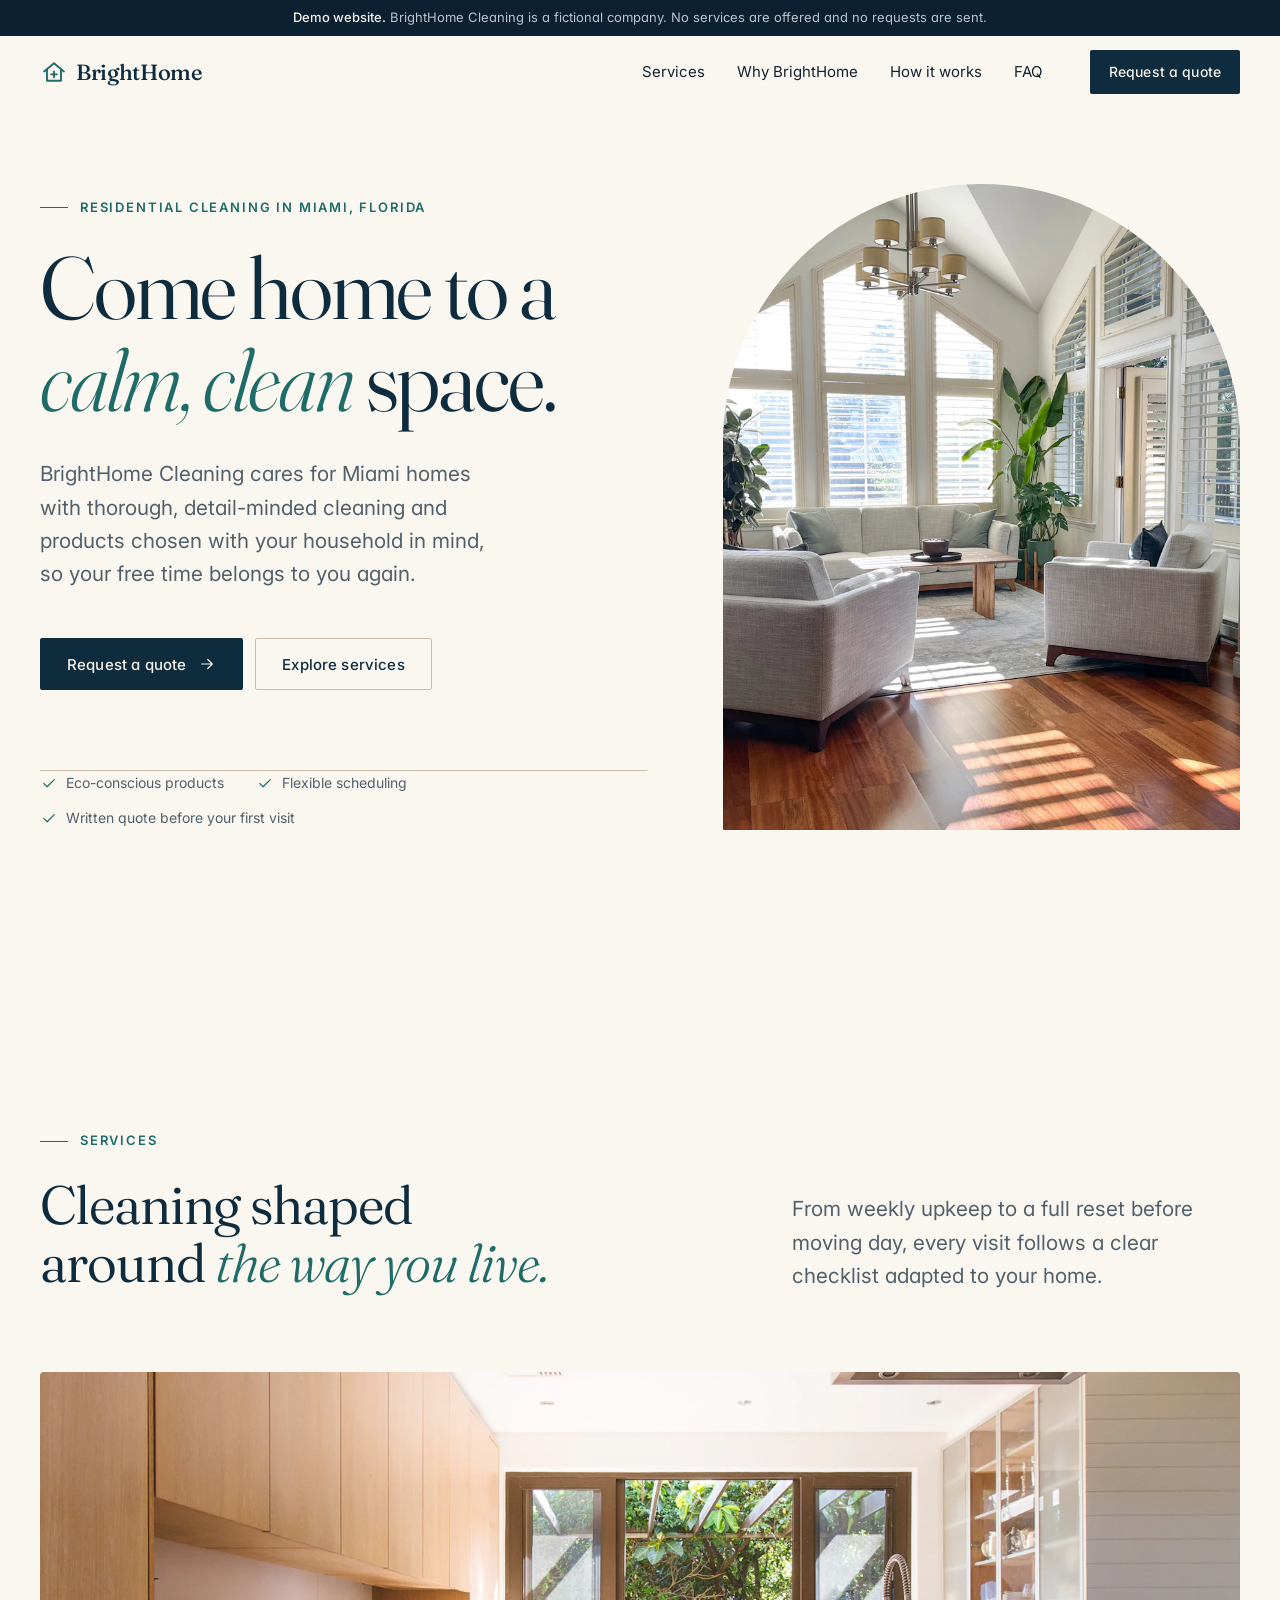
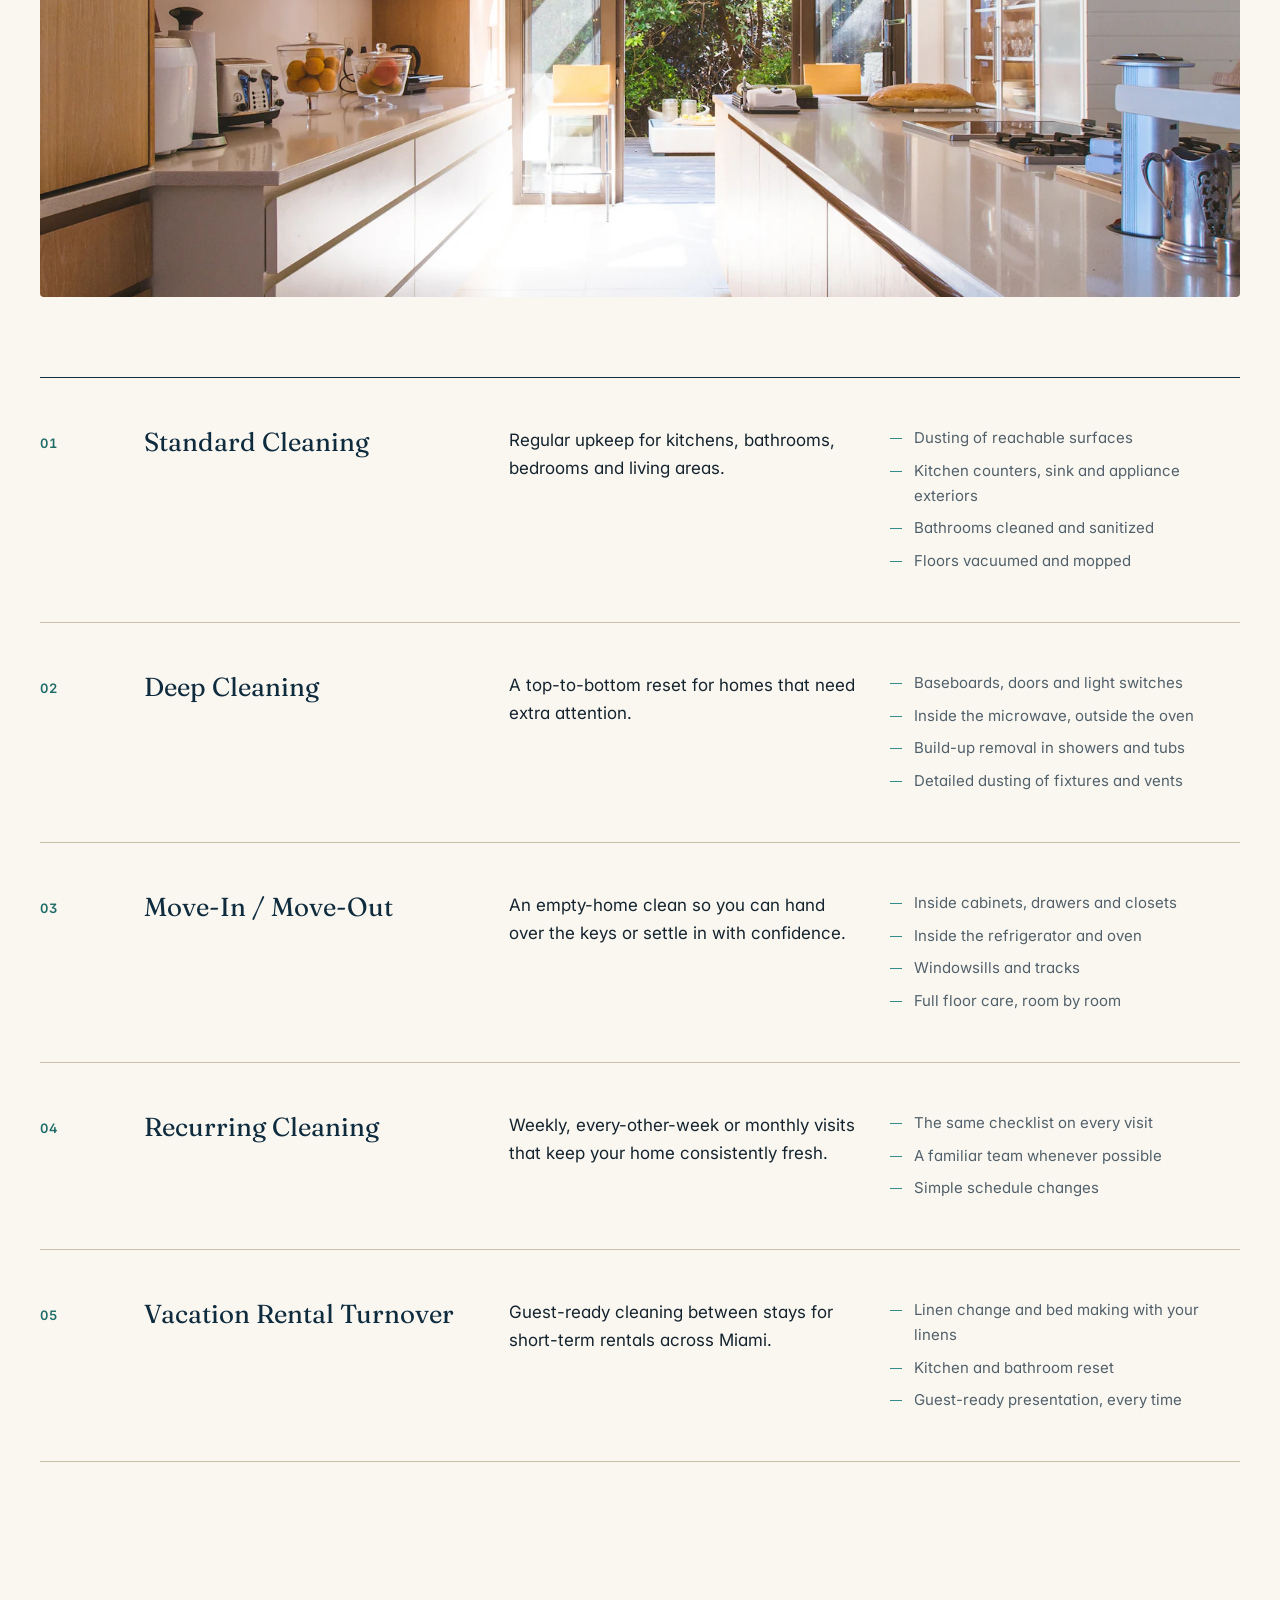
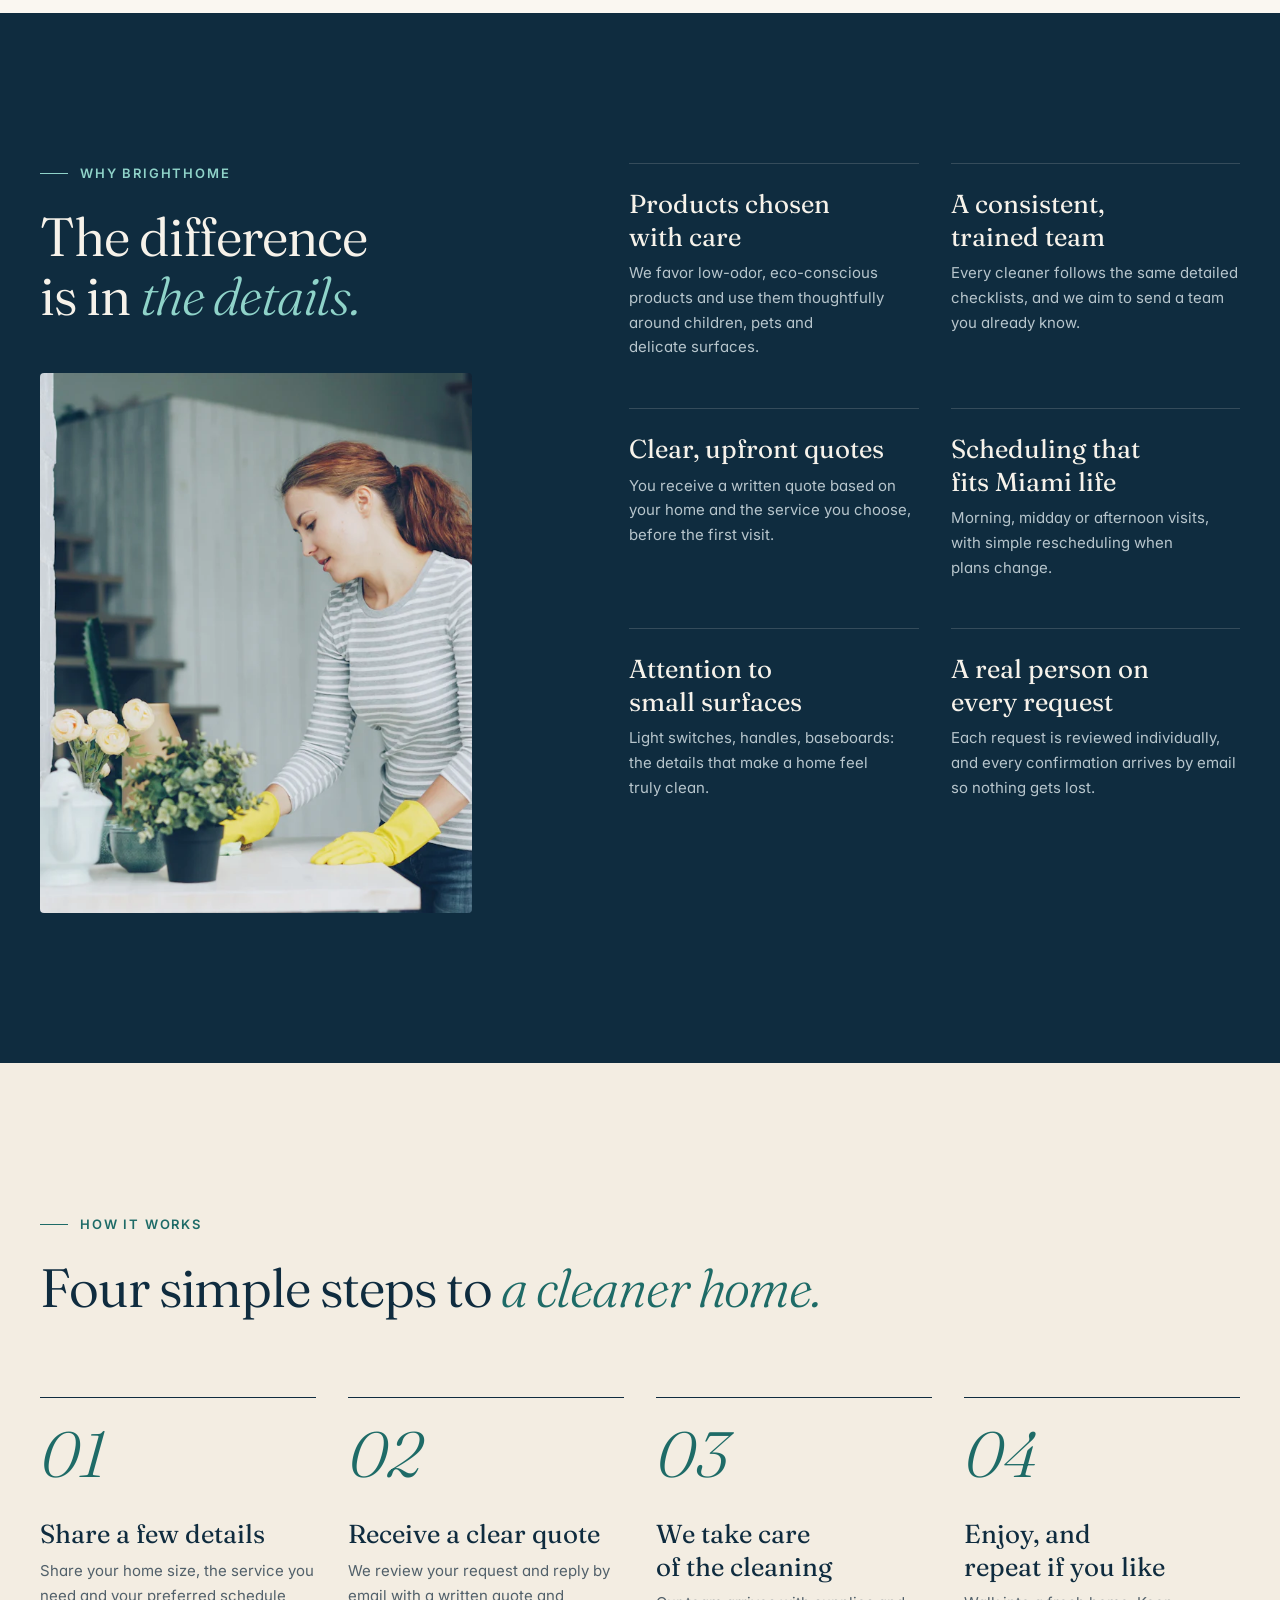
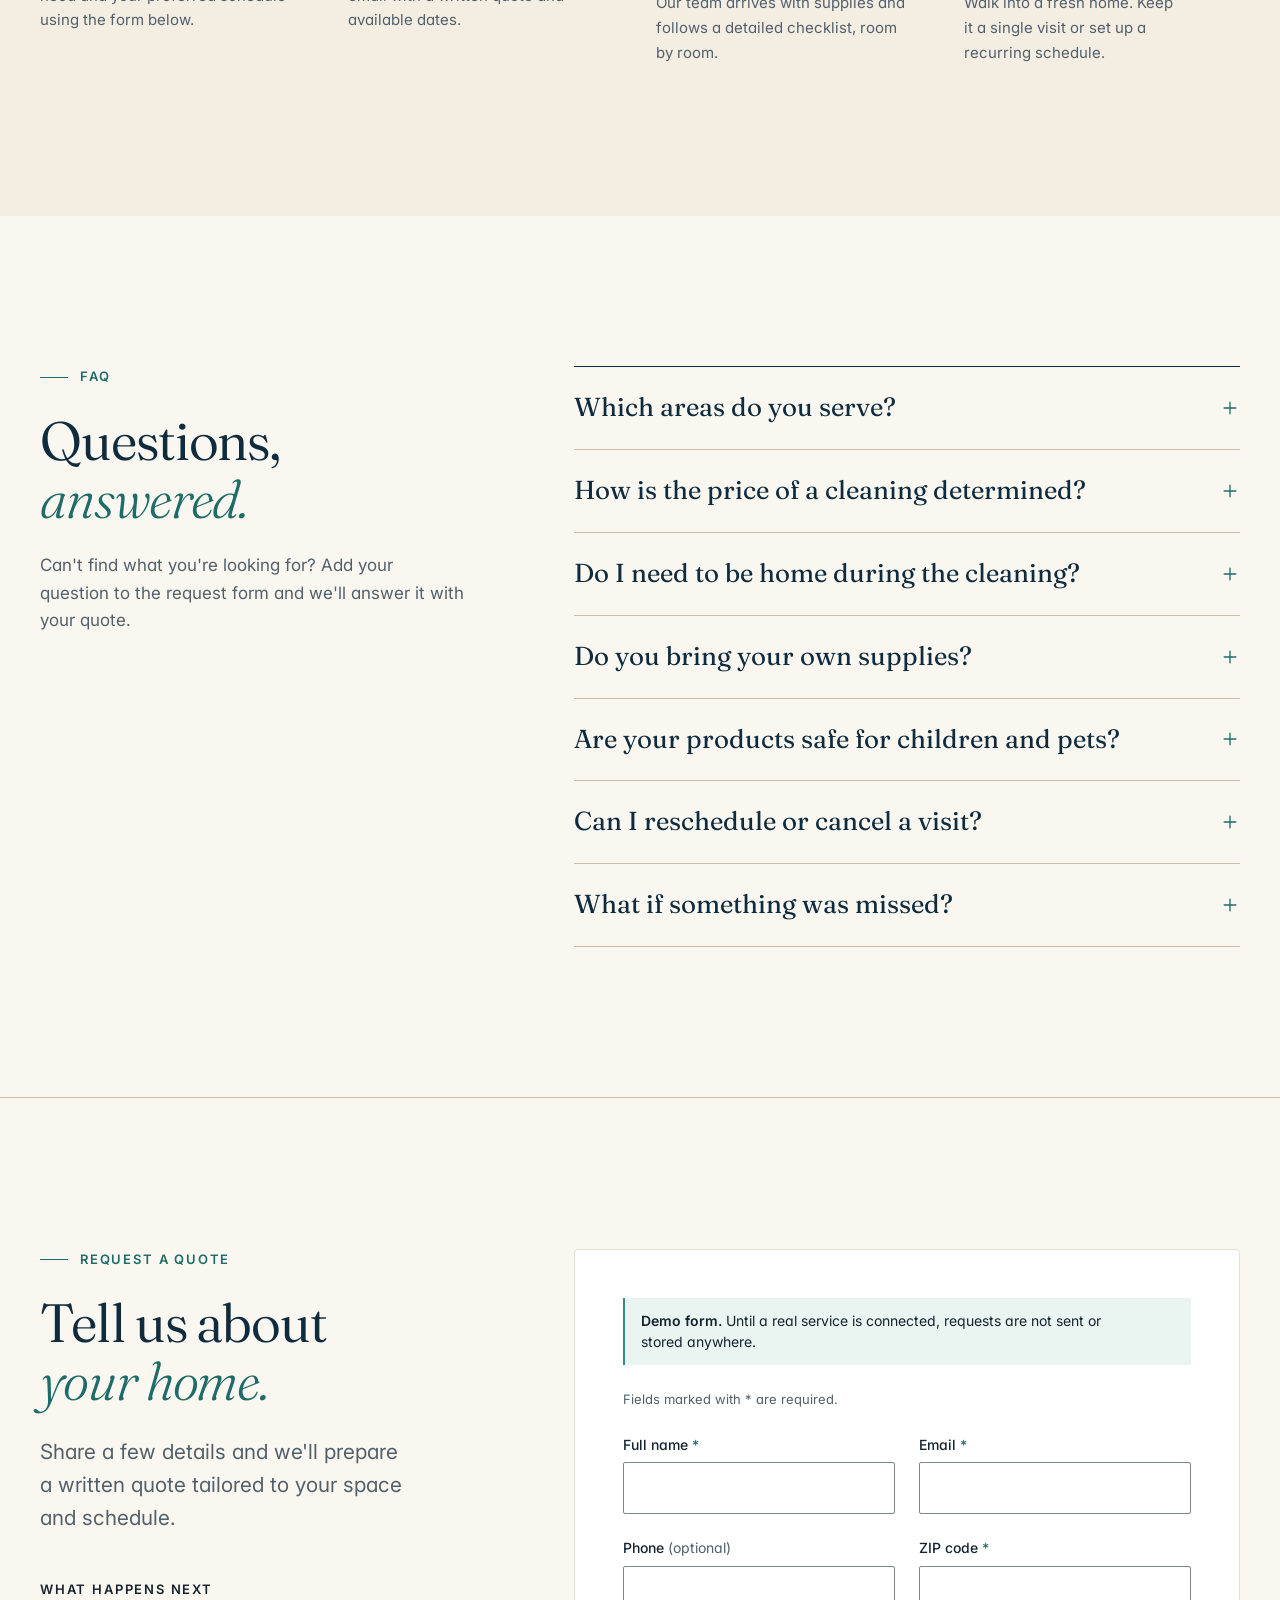
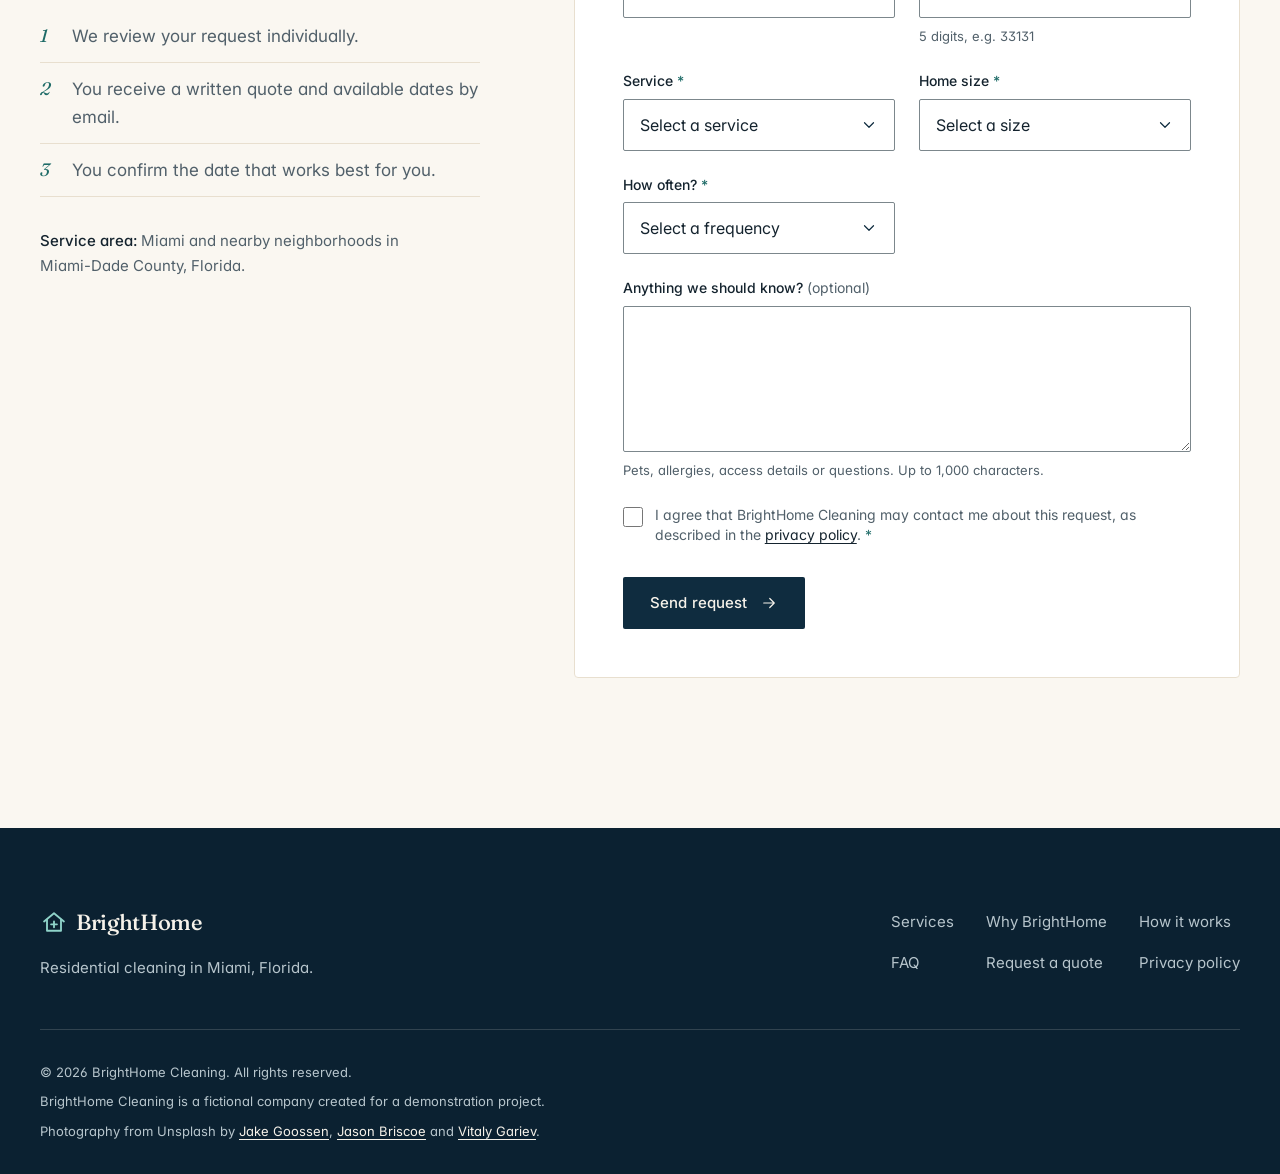
==== commit 481bf1f0: "Add interactive JavaScript functionality" ====
--- a/index.html
+++ b/index.html
@@ -60,8 +60,6 @@
   <link rel="stylesheet" href="css/sections.css">
 
   <!-- ===== Scripts: "defer" runs them after the HTML is parsed, in this order ===== -->
-  <script src="js/form-validation.js" defer></script>
-  <script src="js/form-service.js" defer></script>
   <script src="js/form.js" defer></script>
   <script src="js/animations.js" defer></script>
   <script src="js/main.js" defer></script>
--- a/css/sections.css
+++ b/css/sections.css
@@ -13,10 +13,22 @@
   position: sticky;
   top: 0;
   z-index: 50;
-  border-bottom: 1px solid var(--color-line);
+  border-bottom: 1px solid transparent;
   background-color: rgba(250, 247, 241, 0.94);
   backdrop-filter: blur(10px);
   -webkit-backdrop-filter: blur(10px);
+  transition:
+    border-color var(--duration-base) var(--ease-out),
+    background-color var(--duration-base) var(--ease-out);
+}
+
+/* Added by js/main.js once the page is scrolled: a hairline appears
+   and the background becomes solid, separating header from content.
+   Without JavaScript the hairline is always shown. */
+.site-header.is-scrolled,
+.no-js .site-header {
+  border-bottom-color: var(--color-line);
+  background-color: rgba(250, 247, 241, 0.98);
 }
 
 .site-header__inner {
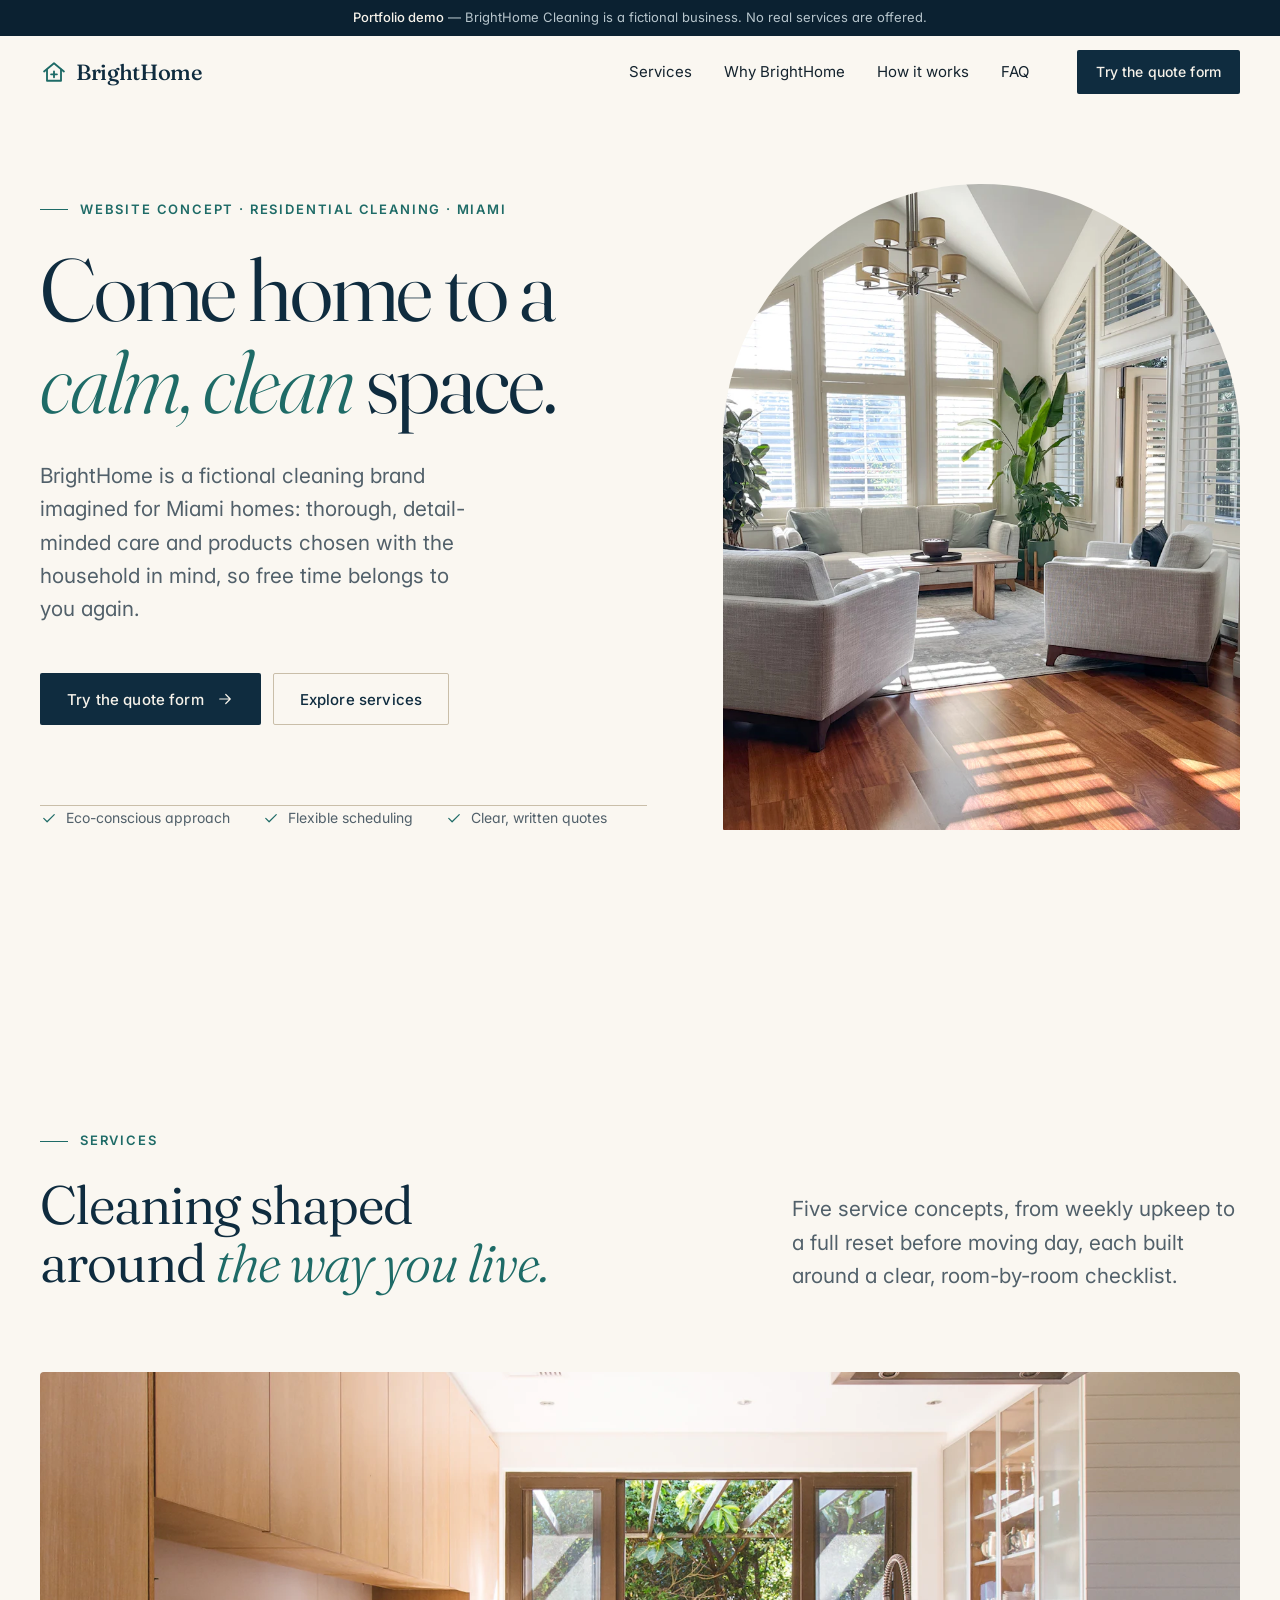
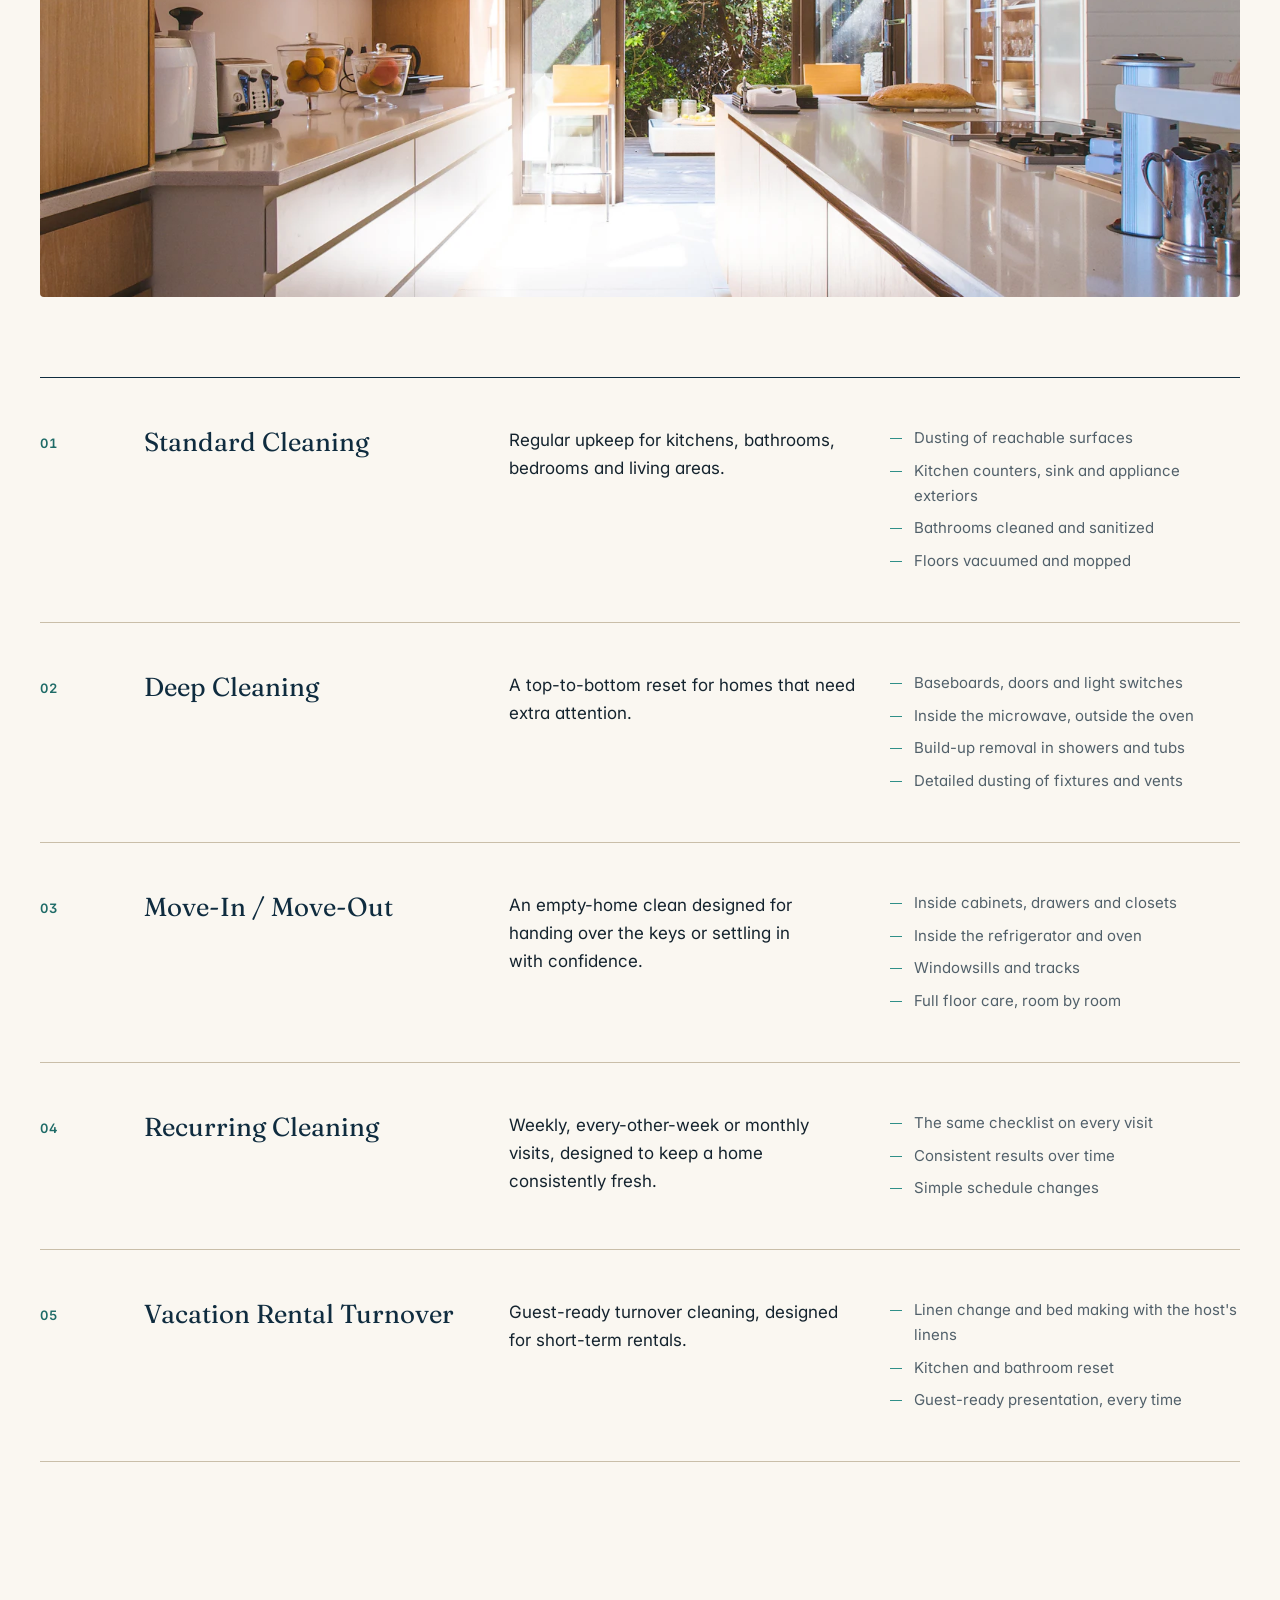
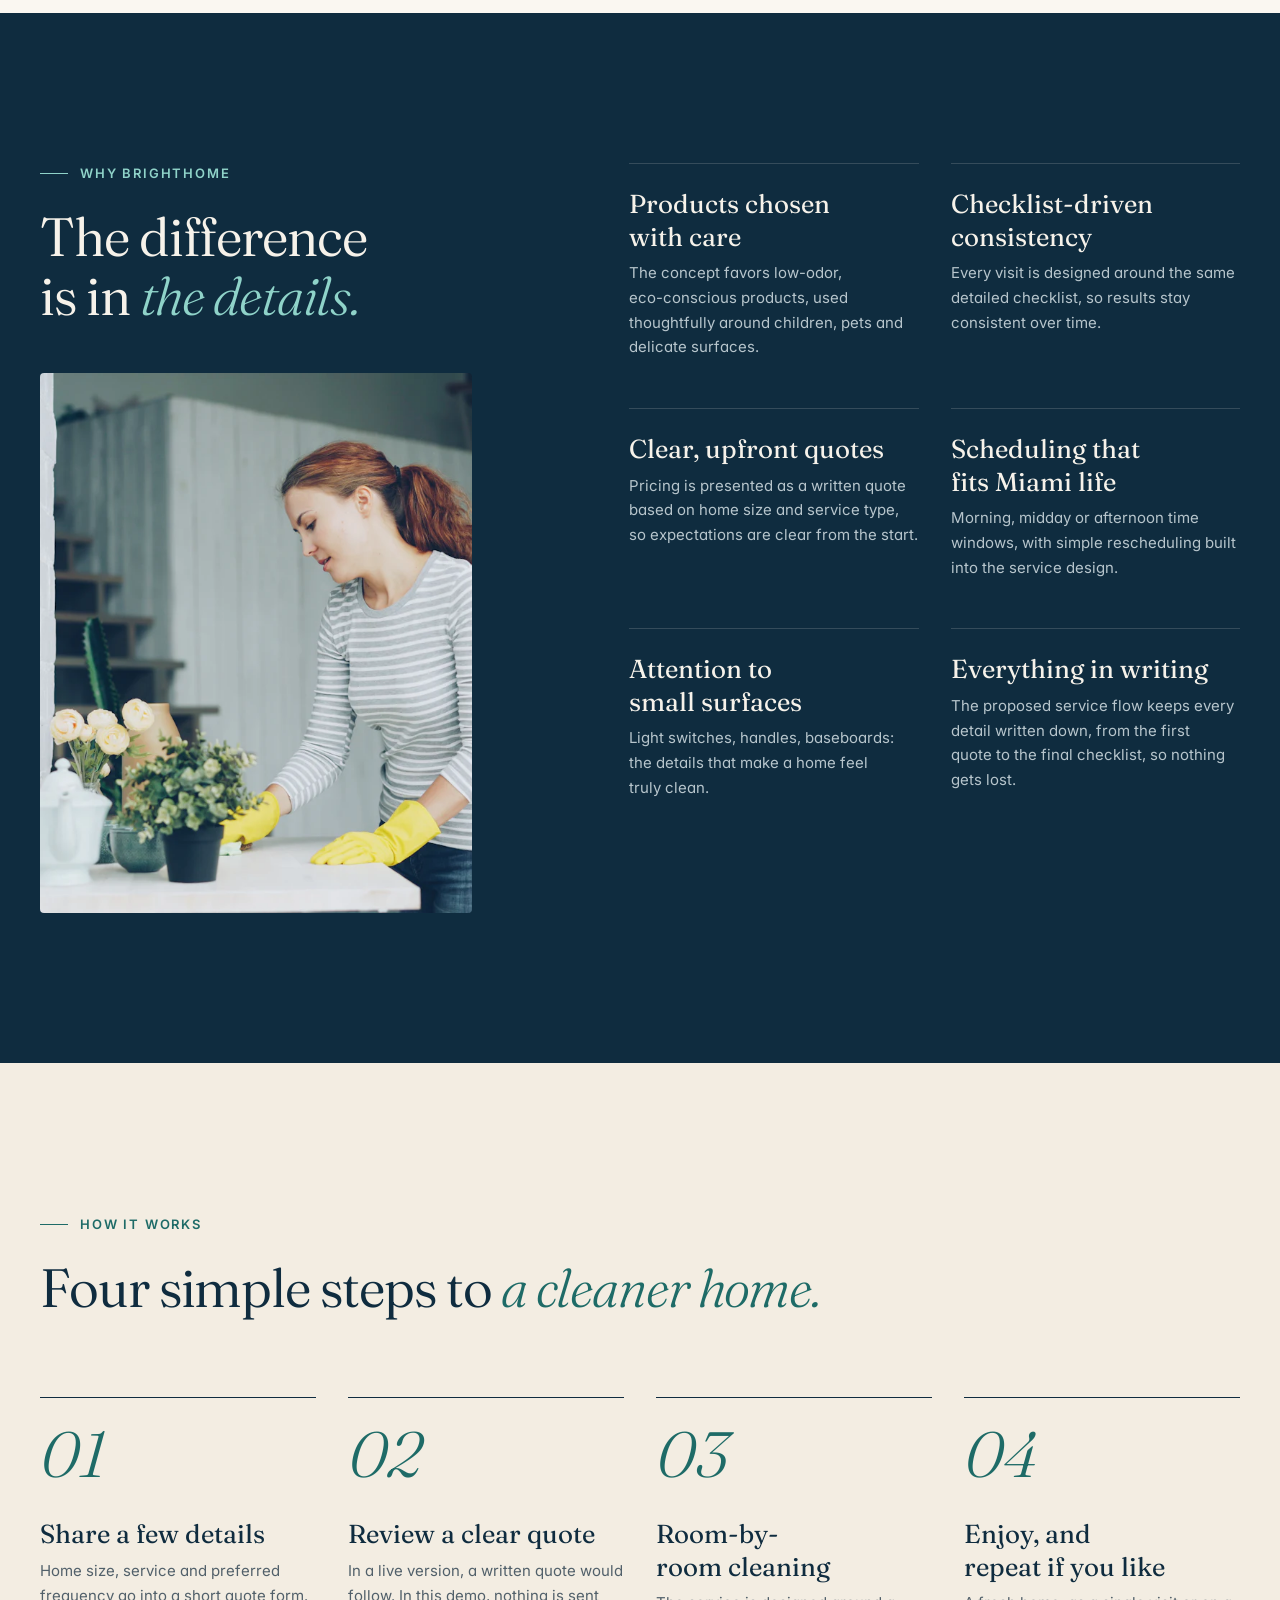
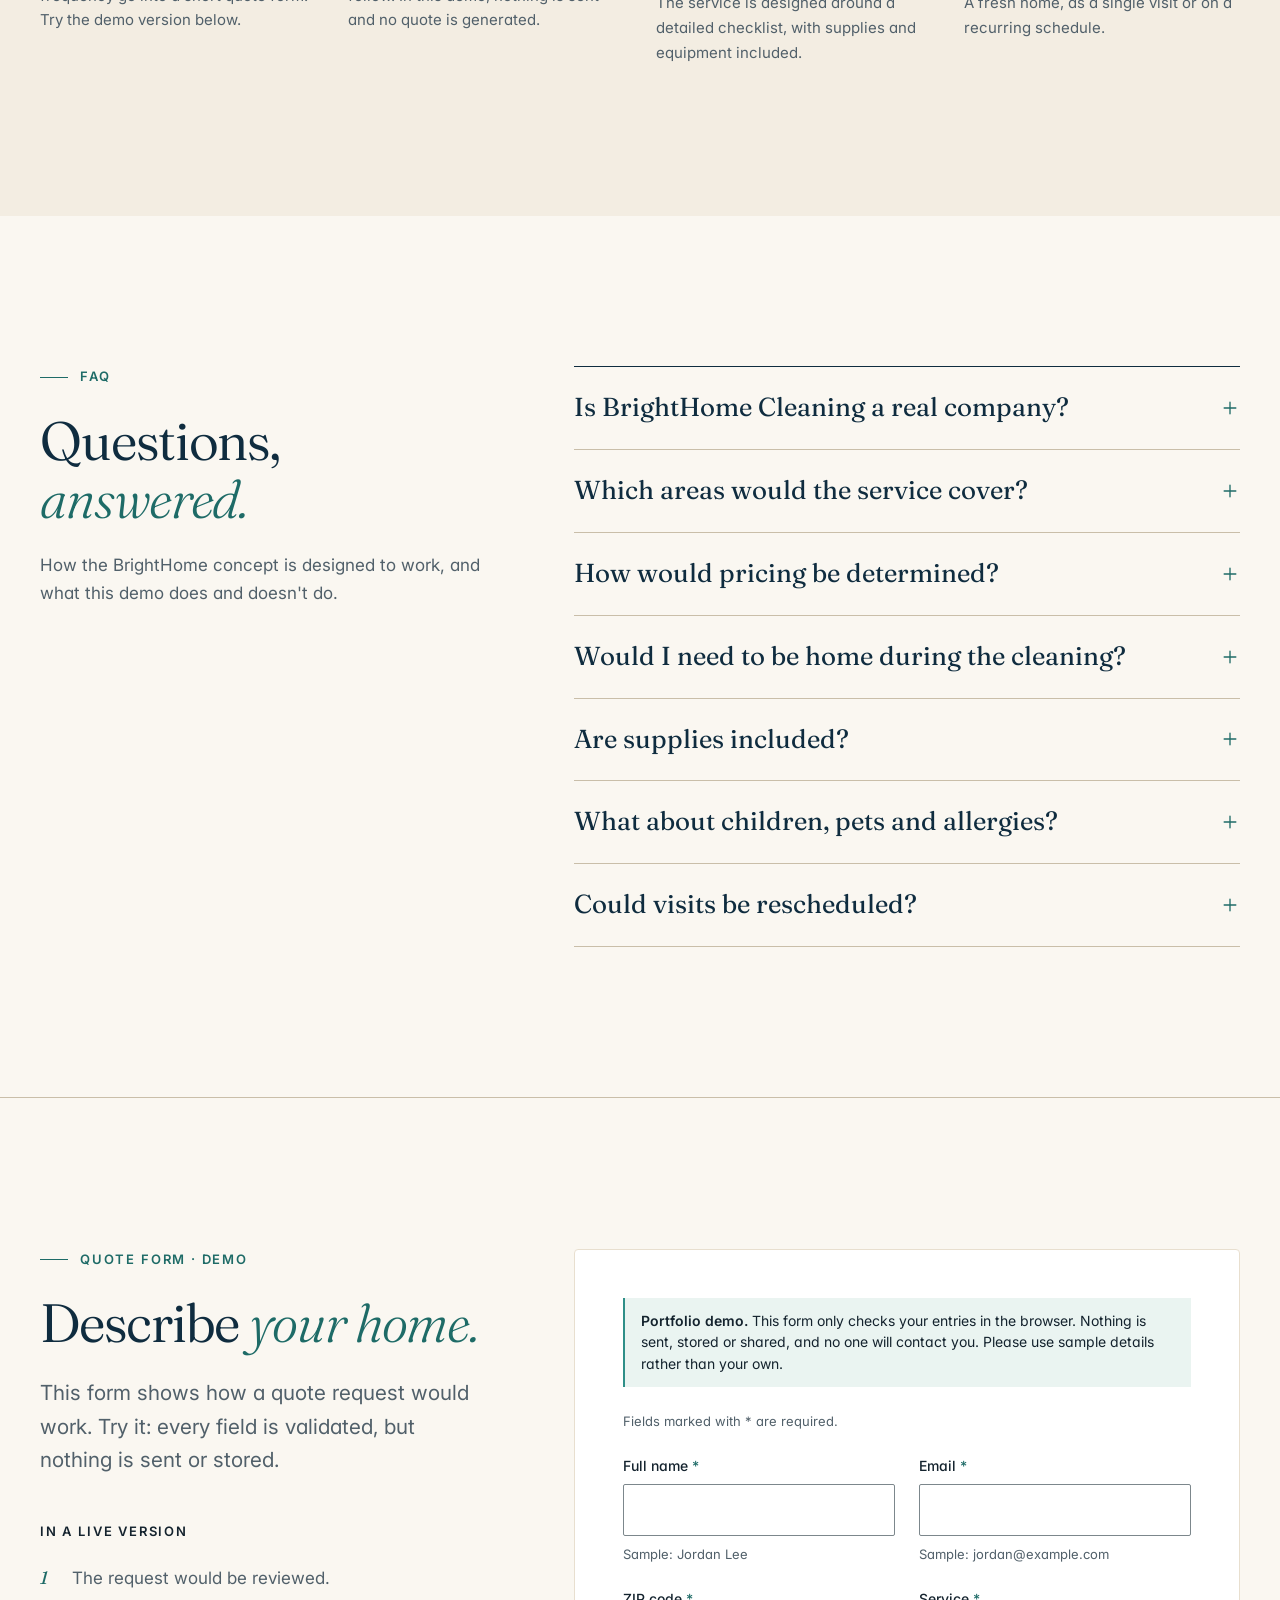
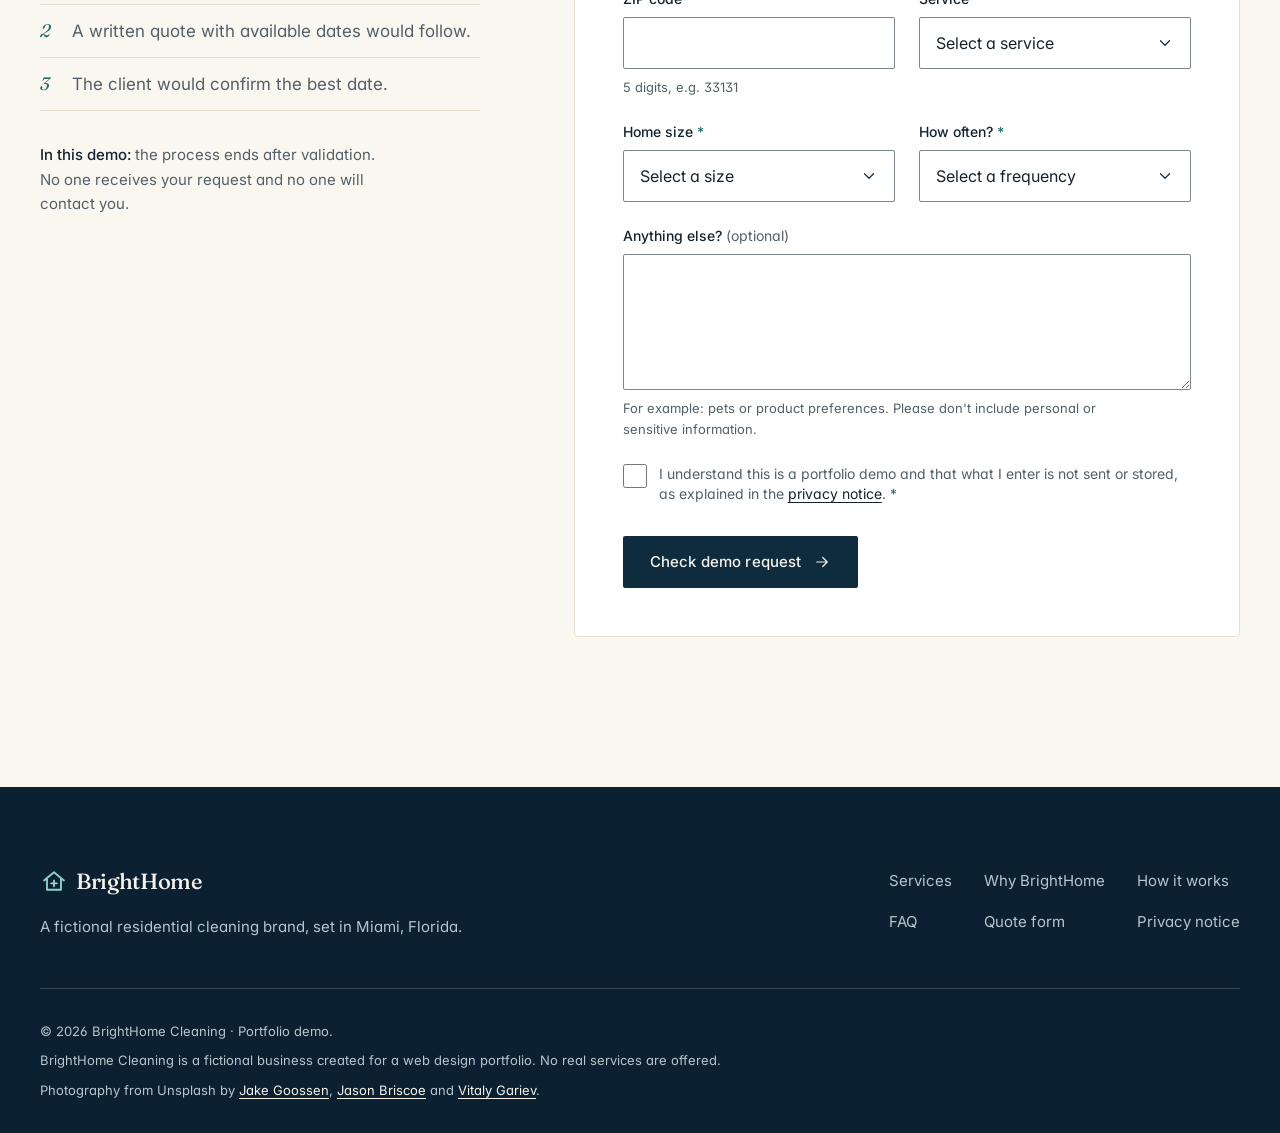
==== commit f317f5c6: "Finalize portfolio demo and privacy page" ====
--- a/index.html
+++ b/index.html
@@ -9,21 +9,20 @@
   <script>document.documentElement.classList.replace('no-js', 'js');</script>
 
   <!-- ===== Primary SEO ===== -->
-  <title>BrightHome Cleaning | Residential Cleaning Services in Miami, FL</title>
-  <meta name="description" content="Thorough, detail-minded home cleaning in Miami, Florida. Standard, deep, move-in/move-out, recurring and vacation rental cleaning. Request a written quote online.">
-  <!-- example.com is a reserved placeholder domain. Replace it with the real domain before launch. -->
+  <title>BrightHome Cleaning | Portfolio Demo: Residential Cleaning Website</title>
+  <meta name="description" content="Portfolio demo: a website concept for BrightHome Cleaning, a fictional residential cleaning business set in Miami, Florida. No real services are offered.">
+  <!-- example.com is a reserved placeholder domain. Replace it with the portfolio URL when published. -->
   <link rel="canonical" href="https://www.example.com/">
-  <!-- Demo site of a fictional company: keep it out of search results.
-       Switch to "index, follow" only if this becomes a real business website. -->
+  <!-- Demo site of a fictional business: keep it out of search results. -->
   <meta name="robots" content="noindex, nofollow">
   <meta name="theme-color" content="#0F2C3F">
 
   <!-- ===== Open Graph (Facebook, LinkedIn, WhatsApp…) ===== -->
   <meta property="og:type" content="website">
-  <meta property="og:site_name" content="BrightHome Cleaning">
+  <meta property="og:site_name" content="BrightHome Cleaning (portfolio demo)">
   <meta property="og:locale" content="en_US">
-  <meta property="og:title" content="BrightHome Cleaning | Residential Cleaning in Miami, FL">
-  <meta property="og:description" content="Detail-minded home cleaning for Miami homes. Request a written quote online.">
+  <meta property="og:title" content="BrightHome Cleaning | Portfolio Demo">
+  <meta property="og:description" content="A website concept for a fictional residential cleaning business in Miami. Portfolio demo: no real services are offered.">
   <meta property="og:url" content="https://www.example.com/">
   <!-- Open Graph images use JPG: WebP is not reliably supported by every social platform. -->
   <meta property="og:image" content="https://www.example.com/assets/images/og-image.jpg">
@@ -33,8 +32,8 @@
 
   <!-- ===== Twitter / X card ===== -->
   <meta name="twitter:card" content="summary_large_image">
-  <meta name="twitter:title" content="BrightHome Cleaning | Residential Cleaning in Miami, FL">
-  <meta name="twitter:description" content="Detail-minded home cleaning for Miami homes. Request a written quote online.">
+  <meta name="twitter:title" content="BrightHome Cleaning | Portfolio Demo">
+  <meta name="twitter:description" content="A website concept for a fictional residential cleaning business in Miami. No real services are offered.">
   <meta name="twitter:image" content="https://www.example.com/assets/images/og-image.jpg">
 
   <!-- ===== Icons & app manifest ===== -->
@@ -66,16 +65,15 @@
 
   <!-- ===== Structured data (Schema.org) =====
        This describes the WEBSITE, not a business: BrightHome Cleaning is
-       fictional, so no LocalBusiness data is published as if it were real.
-       Replace it with a LocalBusiness block only for a real, verified business. -->
+       fictional, so no LocalBusiness data is published as if it were real. -->
   <script type="application/ld+json">
   {
     "@context": "https://schema.org",
     "@type": "WebSite",
-    "name": "BrightHome Cleaning (demo website)",
+    "name": "BrightHome Cleaning (portfolio demo)",
     "url": "https://www.example.com/",
     "inLanguage": "en-US",
-    "description": "Demonstration website for BrightHome Cleaning, a fictional residential cleaning company. It is not a real business and offers no services."
+    "description": "Portfolio demo website for BrightHome Cleaning, a fictional residential cleaning business. It is not a real business and offers no services."
   }
   </script>
 </head>
@@ -110,11 +108,11 @@
   <!-- Lets keyboard and screen-reader users jump past the navigation. -->
   <a class="skip-link" href="#main">Skip to main content</a>
 
-  <!-- Makes it clear from the first second that this is a demo. -->
+  <!-- Makes it clear from the first second that this is a portfolio demo. -->
   <div class="demo-banner" role="note">
     <p class="container demo-banner__text">
-      <strong>Demo website.</strong> BrightHome Cleaning is a fictional company.
-      No services are offered and no requests are sent.
+      <strong>Portfolio demo</strong> — BrightHome Cleaning is a fictional business.
+      No real services are offered.
     </p>
   </div>
 
@@ -142,7 +140,7 @@
           <li><a class="site-nav__link" href="#how-it-works">How it works</a></li>
           <li><a class="site-nav__link" href="#faq">FAQ</a></li>
         </ul>
-        <a class="button button--primary button--small site-nav__cta" href="#contact">Request a quote</a>
+        <a class="button button--primary button--small site-nav__cta" href="#contact">Try the quote form</a>
       </nav>
     </div>
   </header>
@@ -155,19 +153,19 @@
     <section class="hero" aria-labelledby="hero-title">
       <div class="container hero__inner">
         <div class="hero__content">
-          <p class="eyebrow">Residential cleaning in Miami, Florida</p>
+          <p class="eyebrow">Website concept · Residential cleaning · Miami</p>
           <h1 class="hero__title" id="hero-title">
             Come home to a <em>calm, clean</em> space.
           </h1>
           <p class="hero__lead">
-            BrightHome Cleaning cares for Miami homes with thorough, detail-minded
-            cleaning and products chosen with your household in mind, so your
-            free time belongs to you again.
+            BrightHome is a fictional cleaning brand imagined for Miami homes:
+            thorough, detail-minded care and products chosen with the household
+            in mind, so free time belongs to you again.
           </p>
 
           <div class="hero__actions">
             <a class="button button--primary" href="#contact">
-              Request a quote
+              Try the quote form
               <svg class="button__icon" aria-hidden="true" focusable="false"><use href="#icon-arrow"></use></svg>
             </a>
             <a class="button button--ghost" href="#services">Explore services</a>
@@ -176,7 +174,7 @@
           <ul class="hero__notes" role="list">
             <li>
               <svg class="icon" aria-hidden="true" focusable="false"><use href="#icon-check"></use></svg>
-              Eco-conscious products
+              Eco-conscious approach
             </li>
             <li>
               <svg class="icon" aria-hidden="true" focusable="false"><use href="#icon-check"></use></svg>
@@ -184,7 +182,7 @@
             </li>
             <li>
               <svg class="icon" aria-hidden="true" focusable="false"><use href="#icon-check"></use></svg>
-              Written quote before your first visit
+              Clear, written quotes
             </li>
           </ul>
         </div>
@@ -216,8 +214,8 @@
             </h2>
           </div>
           <p class="section-intro">
-            From weekly upkeep to a full reset before moving day, every visit
-            follows a clear checklist adapted to your home.
+            Five service concepts, from weekly upkeep to a full reset before
+            moving day, each built around a clear, room-by-room checklist.
           </p>
         </header>
 
@@ -266,8 +264,8 @@
             <article class="service-card">
               <h3 class="service-card__title">Move-In / Move-Out</h3>
               <p class="service-card__text">
-                An empty-home clean so you can hand over the keys or settle in
-                with confidence.
+                An empty-home clean designed for handing over the keys or
+                settling in with confidence.
               </p>
               <ul class="checklist" role="list">
                 <li>Inside cabinets, drawers and closets</li>
@@ -282,12 +280,12 @@
             <article class="service-card">
               <h3 class="service-card__title">Recurring Cleaning</h3>
               <p class="service-card__text">
-                Weekly, every-other-week or monthly visits that keep your home
-                consistently fresh.
+                Weekly, every-other-week or monthly visits, designed to keep a
+                home consistently fresh.
               </p>
               <ul class="checklist" role="list">
                 <li>The same checklist on every visit</li>
-                <li>A familiar team whenever possible</li>
+                <li>Consistent results over time</li>
                 <li>Simple schedule changes</li>
               </ul>
             </article>
@@ -297,11 +295,10 @@
             <article class="service-card">
               <h3 class="service-card__title">Vacation Rental Turnover</h3>
               <p class="service-card__text">
-                Guest-ready cleaning between stays for short-term rentals
-                across Miami.
+                Guest-ready turnover cleaning, designed for short-term rentals.
               </p>
               <ul class="checklist" role="list">
-                <li>Linen change and bed making with your linens</li>
+                <li>Linen change and bed making with the host's linens</li>
                 <li>Kitchen and bathroom reset</li>
                 <li>Guest-ready presentation, every time</li>
               </ul>
@@ -336,29 +333,29 @@
           <li class="benefit">
             <h3 class="benefit__title">Products chosen with care</h3>
             <p class="benefit__text">
-              We favor low-odor, eco-conscious products and use them thoughtfully
-              around children, pets and delicate surfaces.
+              The concept favors low-odor, eco-conscious products, used
+              thoughtfully around children, pets and delicate surfaces.
             </p>
           </li>
           <li class="benefit">
-            <h3 class="benefit__title">A consistent, trained team</h3>
+            <h3 class="benefit__title">Checklist-driven consistency</h3>
             <p class="benefit__text">
-              Every cleaner follows the same detailed checklists, and we aim to
-              send a team you already know.
+              Every visit is designed around the same detailed checklist, so
+              results stay consistent over time.
             </p>
           </li>
           <li class="benefit">
             <h3 class="benefit__title">Clear, upfront quotes</h3>
             <p class="benefit__text">
-              You receive a written quote based on your home and the service you
-              choose, before the first visit.
+              Pricing is presented as a written quote based on home size and
+              service type, so expectations are clear from the start.
             </p>
           </li>
           <li class="benefit">
             <h3 class="benefit__title">Scheduling that fits Miami life</h3>
             <p class="benefit__text">
-              Morning, midday or afternoon visits, with simple rescheduling when
-              plans change.
+              Morning, midday or afternoon time windows, with simple
+              rescheduling built into the service design.
             </p>
           </li>
           <li class="benefit">
@@ -369,10 +366,10 @@
             </p>
           </li>
           <li class="benefit">
-            <h3 class="benefit__title">A real person on every request</h3>
+            <h3 class="benefit__title">Everything in writing</h3>
             <p class="benefit__text">
-              Each request is reviewed individually, and every confirmation
-              arrives by email so nothing gets lost.
+              The proposed service flow keeps every detail written down, from
+              the first quote to the final checklist, so nothing gets lost.
             </p>
           </li>
         </ul>
@@ -397,32 +394,31 @@
             <span class="step__number" aria-hidden="true">01</span>
             <h3 class="step__title">Share a few details</h3>
             <p class="step__text">
-              Share your home size, the service you need and your preferred
-              schedule using the form below.
+              Home size, service and preferred frequency go into a short quote
+              form. Try the demo version below.
             </p>
           </li>
           <li class="step">
             <span class="step__number" aria-hidden="true">02</span>
-            <h3 class="step__title">Receive a clear quote</h3>
+            <h3 class="step__title">Review a clear quote</h3>
             <p class="step__text">
-              We review your request and reply by email with a written quote and
-              available dates.
+              In a live version, a written quote would follow. In this demo,
+              nothing is sent and no quote is generated.
             </p>
           </li>
           <li class="step">
             <span class="step__number" aria-hidden="true">03</span>
-            <h3 class="step__title">We take care of the cleaning</h3>
+            <h3 class="step__title">Room-by-room cleaning</h3>
             <p class="step__text">
-              Our team arrives with supplies and follows a detailed checklist,
-              room by room.
+              The service is designed around a detailed checklist, with
+              supplies and equipment included.
             </p>
           </li>
           <li class="step">
             <span class="step__number" aria-hidden="true">04</span>
             <h3 class="step__title">Enjoy, and repeat if you like</h3>
             <p class="step__text">
-              Walk into a fresh home. Keep it a single visit or set up a
-              recurring schedule.
+              A fresh home, as a single visit or on a recurring schedule.
             </p>
           </li>
         </ol>
@@ -442,103 +438,103 @@
             Questions, <em>answered.</em>
           </h2>
           <p class="section-intro">
-            Can't find what you're looking for? Add your question to the
-            request form and we'll answer it with your quote.
+            How the BrightHome concept is designed to work, and what this
+            demo does and doesn't do.
           </p>
         </header>
 
         <div class="faq__list">
           <details class="faq-item">
             <summary class="faq-item__question">
-              Which areas do you serve?
+              Is BrightHome Cleaning a real company?
               <svg class="faq-item__icon" aria-hidden="true" focusable="false"><use href="#icon-plus"></use></svg>
             </summary>
             <div class="faq-item__answer">
               <p>
-                We clean homes in Miami and nearby neighborhoods in Miami-Dade
-                County. Include your ZIP code in the form and we'll confirm
-                availability for your address.
+                No. BrightHome Cleaning is a fictional business created for a
+                web design portfolio. No services are offered, and the quote
+                form doesn't send or store anything.
               </p>
             </div>
           </details>
 
           <details class="faq-item">
             <summary class="faq-item__question">
-              How is the price of a cleaning determined?
+              Which areas would the service cover?
               <svg class="faq-item__icon" aria-hidden="true" focusable="false"><use href="#icon-plus"></use></svg>
             </summary>
             <div class="faq-item__answer">
               <p>
-                Pricing depends on the size and condition of your home, the type
-                of service and how often you'd like us to visit. You'll always
-                receive a written quote before your first cleaning.
+                The concept is set in Miami and nearby neighborhoods in
+                Miami-Dade County, Florida. As a demo, it doesn't actually
+                serve any area.
               </p>
             </div>
           </details>
 
           <details class="faq-item">
             <summary class="faq-item__question">
-              Do I need to be home during the cleaning?
+              How would pricing be determined?
               <svg class="faq-item__icon" aria-hidden="true" focusable="false"><use href="#icon-plus"></use></svg>
             </summary>
             <div class="faq-item__answer">
               <p>
-                No. Many clients prefer to be out. We'll agree on how to access
-                your home when we confirm the appointment.
+                In this concept, pricing depends on the size and condition of
+                the home, the type of service and the visit frequency, always
+                presented as a written quote. No real prices exist for this demo.
               </p>
             </div>
           </details>
 
           <details class="faq-item">
             <summary class="faq-item__question">
-              Do you bring your own supplies?
+              Would I need to be home during the cleaning?
               <svg class="faq-item__icon" aria-hidden="true" focusable="false"><use href="#icon-plus"></use></svg>
             </summary>
             <div class="faq-item__answer">
               <p>
-                Yes. Our team brings the products and equipment needed. If you
-                prefer that we use specific products, just let us know.
+                The service is designed so you wouldn't need to be. Home access
+                would be agreed in advance.
               </p>
             </div>
           </details>
 
           <details class="faq-item">
             <summary class="faq-item__question">
-              Are your products safe for children and pets?
+              Are supplies included?
               <svg class="faq-item__icon" aria-hidden="true" focusable="false"><use href="#icon-plus"></use></svg>
             </summary>
             <div class="faq-item__answer">
               <p>
-                We favor eco-conscious, low-odor products and use them carefully.
-                Tell us about allergies, sensitivities or pets in your request so
-                we can plan accordingly.
+                In the concept, yes: products and equipment are included, and
+                preferences for specific products can be noted in the quote form.
               </p>
             </div>
           </details>
 
           <details class="faq-item">
             <summary class="faq-item__question">
-              Can I reschedule or cancel a visit?
+              What about children, pets and allergies?
               <svg class="faq-item__icon" aria-hidden="true" focusable="false"><use href="#icon-plus"></use></svg>
             </summary>
             <div class="faq-item__answer">
               <p>
-                Of course. We ask for at least 48 hours' notice so we can
-                reorganize our team's schedule.
+                The concept favors eco-conscious, low-odor products, and the
+                quote form includes space to mention pets, allergies or
+                sensitivities.
               </p>
             </div>
           </details>
 
           <details class="faq-item">
             <summary class="faq-item__question">
-              What if something was missed?
+              Could visits be rescheduled?
               <svg class="faq-item__icon" aria-hidden="true" focusable="false"><use href="#icon-plus"></use></svg>
             </summary>
             <div class="faq-item__answer">
               <p>
-                Let us know as soon as possible and we'll arrange to make it
-                right. Your feedback also helps us refine the checklist for your
-                home.
+                Yes. Simple rescheduling with advance notice is part of the
+                service design.
               </p>
             </div>
           </details>
@@ -547,45 +543,49 @@
     </section>
 
     <!-- ================================================================
-         6. CONTACT FORM
-         Ready for a future integration: every field has a "name", the
-         form has "action" and "method", and native validation attributes
-         work even without JavaScript. No submission is simulated.
+         6. QUOTE FORM (DEMO)
+         Nothing is ever sent: the form has no action or method, and the
+         submit button stays disabled until js/form.js takes over (so the
+         browser can't submit it on its own if JavaScript is unavailable).
          ================================================================ -->
     <section class="section contact" id="contact" aria-labelledby="contact-title">
       <div class="container contact__inner">
         <div class="contact__intro">
-          <p class="eyebrow">Request a quote</p>
+          <p class="eyebrow">Quote form · Demo</p>
           <h2 class="section-title" id="contact-title">
-            Tell us about <em>your home.</em>
+            Describe <em>your home.</em>
           </h2>
           <p class="section-intro">
-            Share a few details and we'll prepare a written quote tailored to
-            your space and schedule.
+            This form shows how a quote request would work. Try it: every
+            field is validated, but nothing is sent or stored.
           </p>
 
-          <h3 class="contact__subtitle">What happens next</h3>
+          <h3 class="contact__subtitle">In a live version</h3>
           <ol class="contact__next" role="list">
-            <li>We review your request individually.</li>
-            <li>You receive a written quote and available dates by email.</li>
-            <li>You confirm the date that works best for you.</li>
+            <li>The request would be reviewed.</li>
+            <li>A written quote with available dates would follow.</li>
+            <li>The client would confirm the best date.</li>
           </ol>
 
           <p class="contact__area">
-            <strong>Service area:</strong> Miami and nearby neighborhoods in
-            Miami-Dade County, Florida.
+            <strong>In this demo:</strong> the process ends after validation.
+            No one receives your request and no one will contact you.
           </p>
         </div>
 
-        <!-- DEMO MODE: no endpoint is configured, so nothing is sent.
-             TODO (integration): set "action" to the real endpoint
-             and configure it in js/form-service.js. -->
-        <form class="contact-form" id="contact-form" action="" method="post"
+        <form class="contact-form" id="contact-form"
               aria-describedby="form-demo-note form-required-note">
           <p class="form-demo-note" id="form-demo-note">
-            <strong>Demo form.</strong> Until a real service is connected,
-            requests are not sent or stored anywhere.
+            <strong>Portfolio demo.</strong> This form only checks your entries
+            in the browser. Nothing is sent, stored or shared, and no one will
+            contact you. Please use sample details rather than your own.
           </p>
+          <noscript>
+            <p class="form-demo-note">
+              This demo form needs JavaScript to run its validation. Without
+              it, the form is disabled and nothing can be submitted.
+            </p>
+          </noscript>
           <p class="contact-form__note" id="form-required-note">
             Fields marked with <span aria-hidden="true">*</span> are required.
           </p>
@@ -595,9 +595,12 @@
               <label class="field__label" for="name">
                 Full name <span class="field__required" aria-hidden="true">*</span>
               </label>
+              <!-- autocomplete="off": this demo asks for sample data, so the
+                   browser shouldn't offer to fill in real personal details. -->
               <input class="field__input" type="text" id="name" name="name"
-                     autocomplete="name" required maxlength="80"
-                     aria-describedby="name-error">
+                     autocomplete="off" required maxlength="80"
+                     aria-describedby="name-hint name-error">
+              <p class="field__hint" id="name-hint">Sample: Jordan Lee</p>
               <p class="field__error" id="name-error"></p>
             </div>
 
@@ -606,19 +609,10 @@
                 Email <span class="field__required" aria-hidden="true">*</span>
               </label>
               <input class="field__input" type="email" id="email" name="email"
-                     autocomplete="email" required maxlength="120"
-                     aria-describedby="email-error">
+                     autocomplete="off" required maxlength="120"
+                     aria-describedby="email-hint email-error">
+              <p class="field__hint" id="email-hint">Sample: jordan@example.com</p>
               <p class="field__error" id="email-error"></p>
-            </div>
-
-            <div class="field">
-              <label class="field__label" for="phone">
-                Phone <span class="field__optional">(optional)</span>
-              </label>
-              <input class="field__input" type="tel" id="phone" name="phone"
-                     autocomplete="tel" inputmode="tel" maxlength="20"
-                     aria-describedby="phone-error">
-              <p class="field__error" id="phone-error"></p>
             </div>
 
             <div class="field">
@@ -626,7 +620,7 @@
                 ZIP code <span class="field__required" aria-hidden="true">*</span>
               </label>
               <input class="field__input" type="text" id="zip" name="zip"
-                     autocomplete="postal-code" inputmode="numeric"
+                     autocomplete="off" inputmode="numeric"
                      pattern="[0-9]{5}" maxlength="5" required
                      aria-describedby="zip-hint zip-error">
               <p class="field__hint" id="zip-hint">5 digits, e.g. 33131</p>
@@ -681,17 +675,17 @@
 
             <div class="field field--full">
               <label class="field__label" for="message">
-                Anything we should know? <span class="field__optional">(optional)</span>
+                Anything else? <span class="field__optional">(optional)</span>
               </label>
               <textarea class="field__input field__textarea" id="message" name="message"
-                        rows="5" maxlength="1000"
+                        rows="4" maxlength="1000"
                         aria-describedby="message-hint message-error"></textarea>
-              <p class="field__hint" id="message-hint">Pets, allergies, access details or questions. Up to 1,000 characters.</p>
+              <p class="field__hint" id="message-hint">For example: pets or product preferences. Please don't include personal or sensitive information.</p>
               <p class="field__error" id="message-error"></p>
             </div>
 
             <!-- Honeypot: hidden from people, often filled in by spam bots.
-                 Requests where it has a value should be discarded. -->
+                 Kept so the form is ready for a future real integration. -->
             <div class="field--honeypot" aria-hidden="true">
               <label for="company">Company</label>
               <input type="text" id="company" name="company" tabindex="-1" autocomplete="off">
@@ -701,16 +695,18 @@
               <input class="field__checkbox" type="checkbox" id="consent" name="consent"
                      value="yes" required aria-describedby="consent-error">
               <label class="field__label" for="consent">
-                I agree that BrightHome Cleaning may contact me about this request,
-                as described in the <a href="privacy.html">privacy policy</a>.
+                I understand this is a portfolio demo and that what I enter is
+                not sent or stored, as explained in the
+                <a href="privacy.html">privacy notice</a>.
                 <span class="field__required" aria-hidden="true">*</span>
               </label>
               <p class="field__error" id="consent-error"></p>
             </div>
           </div>
 
-          <button class="button button--primary contact-form__submit" type="submit">
-            Send request
+          <!-- Disabled until js/form.js enables it (see note above). -->
+          <button class="button button--primary contact-form__submit" type="submit" disabled>
+            Check demo request
             <svg class="button__icon" aria-hidden="true" focusable="false"><use href="#icon-arrow"></use></svg>
           </button>
 
@@ -732,7 +728,7 @@
           <svg class="brand__mark" aria-hidden="true" focusable="false"><use href="#icon-logo"></use></svg>
           <span class="brand__name">BrightHome</span>
         </a>
-        <p class="site-footer__tagline">Residential cleaning in Miami, Florida.</p>
+        <p class="site-footer__tagline">A fictional residential cleaning brand, set in Miami, Florida.</p>
       </div>
 
       <nav class="site-footer__nav" aria-label="Footer">
@@ -741,15 +737,16 @@
           <li><a href="#why-brighthome">Why BrightHome</a></li>
           <li><a href="#how-it-works">How it works</a></li>
           <li><a href="#faq">FAQ</a></li>
-          <li><a href="#contact">Request a quote</a></li>
-          <li><a href="privacy.html">Privacy policy</a></li>
+          <li><a href="#contact">Quote form</a></li>
+          <li><a href="privacy.html">Privacy notice</a></li>
         </ul>
       </nav>
 
       <div class="site-footer__legal">
-        <p>&copy; <span id="current-year">2026</span> BrightHome Cleaning. All rights reserved.</p>
+        <p>&copy; <span id="current-year">2026</span> BrightHome Cleaning · Portfolio demo.</p>
         <p class="site-footer__disclaimer">
-          BrightHome Cleaning is a fictional company created for a demonstration project.
+          BrightHome Cleaning is a fictional business created for a web design
+          portfolio. No real services are offered.
         </p>
         <p class="site-footer__credits">
           Photography from Unsplash by
--- a/css/components.css
+++ b/css/components.css
@@ -34,6 +34,7 @@
 }
 
 .brand__mark {
+  flex-shrink: 0;            /* never squeezed by neighbors in the header */
   width: 1.75rem;
   height: 1.75rem;
   color: var(--color-teal-700);
@@ -150,6 +151,13 @@
   border-color: var(--color-navy-900);
 }
 
+/* Only seen without JavaScript: the demo form's submit button stays
+   disabled so the browser can never send the form on its own. */
+.button:disabled {
+  opacity: 0.5;
+  cursor: not-allowed;
+}
+
 .button--small {
   min-height: 2.75rem;     /* still a 44px touch target */
   padding: 0 1.125rem;
@@ -396,9 +404,9 @@
 }
 
 .field__checkbox {
-  width: 1.25rem;
-  height: 1.25rem;
-  margin-top: 0.125rem;
+  width: 1.5rem;              /* 24px: WCAG 2.2 minimum target size */
+  height: 1.5rem;
+  margin-top: 0;
   accent-color: var(--color-navy-900);
   cursor: pointer;
 }
--- a/css/sections.css
+++ b/css/sections.css
@@ -641,6 +641,77 @@
   }
 }
 
+/* ===================== LEGAL PAGE (privacy.html) =================== */
+.legal {
+  padding-block: clamp(3rem, 2rem + 4vw, 6rem) var(--space-section);
+}
+
+.legal__inner {
+  max-width: 46rem;
+}
+
+/* On very narrow phones the header button shows only "Back"; the rest
+   of the label stays available to screen readers. */
+@media (max-width: 24.99em) {
+  .legal__back-extra {
+    position: absolute;
+    width: 1px;
+    height: 1px;
+    overflow: hidden;
+    clip: rect(0 0 0 0);
+    white-space: nowrap;
+  }
+}
+
+.legal__updated {
+  margin-top: var(--space-lg);
+  color: var(--color-text-muted);
+  font-size: var(--text-sm);
+}
+
+.legal__summary {
+  margin-top: var(--space-2xl);
+  padding: var(--space-lg);
+  border-left: 2px solid var(--color-teal-500);
+  background-color: var(--color-teal-50);
+  font-size: var(--text-lg);
+  line-height: 1.6;
+}
+
+.legal__section {
+  margin-top: var(--space-3xl);
+  padding-top: var(--space-xl);
+  border-top: 1px solid var(--color-line-strong);
+}
+
+.legal__section h2 {
+  margin-bottom: var(--space-md);
+  color: var(--color-navy-900);
+  font-size: var(--text-xl);
+}
+
+.legal__section p + p,
+.legal__section p + ul,
+.legal__section ul + p {
+  margin-top: var(--space-md);
+}
+
+.legal__section ul {
+  display: grid;
+  gap: var(--space-xs);
+  padding-left: 1.25rem;
+}
+
+.legal__section p,
+.legal__section li {
+  max-width: var(--measure);
+  color: var(--color-text-muted);
+}
+
+.legal__section a {
+  color: var(--color-text);
+}
+
 /* =========================== FOOTER ================================= */
 .site-footer {
   padding-block: var(--space-3xl) var(--space-xl);
